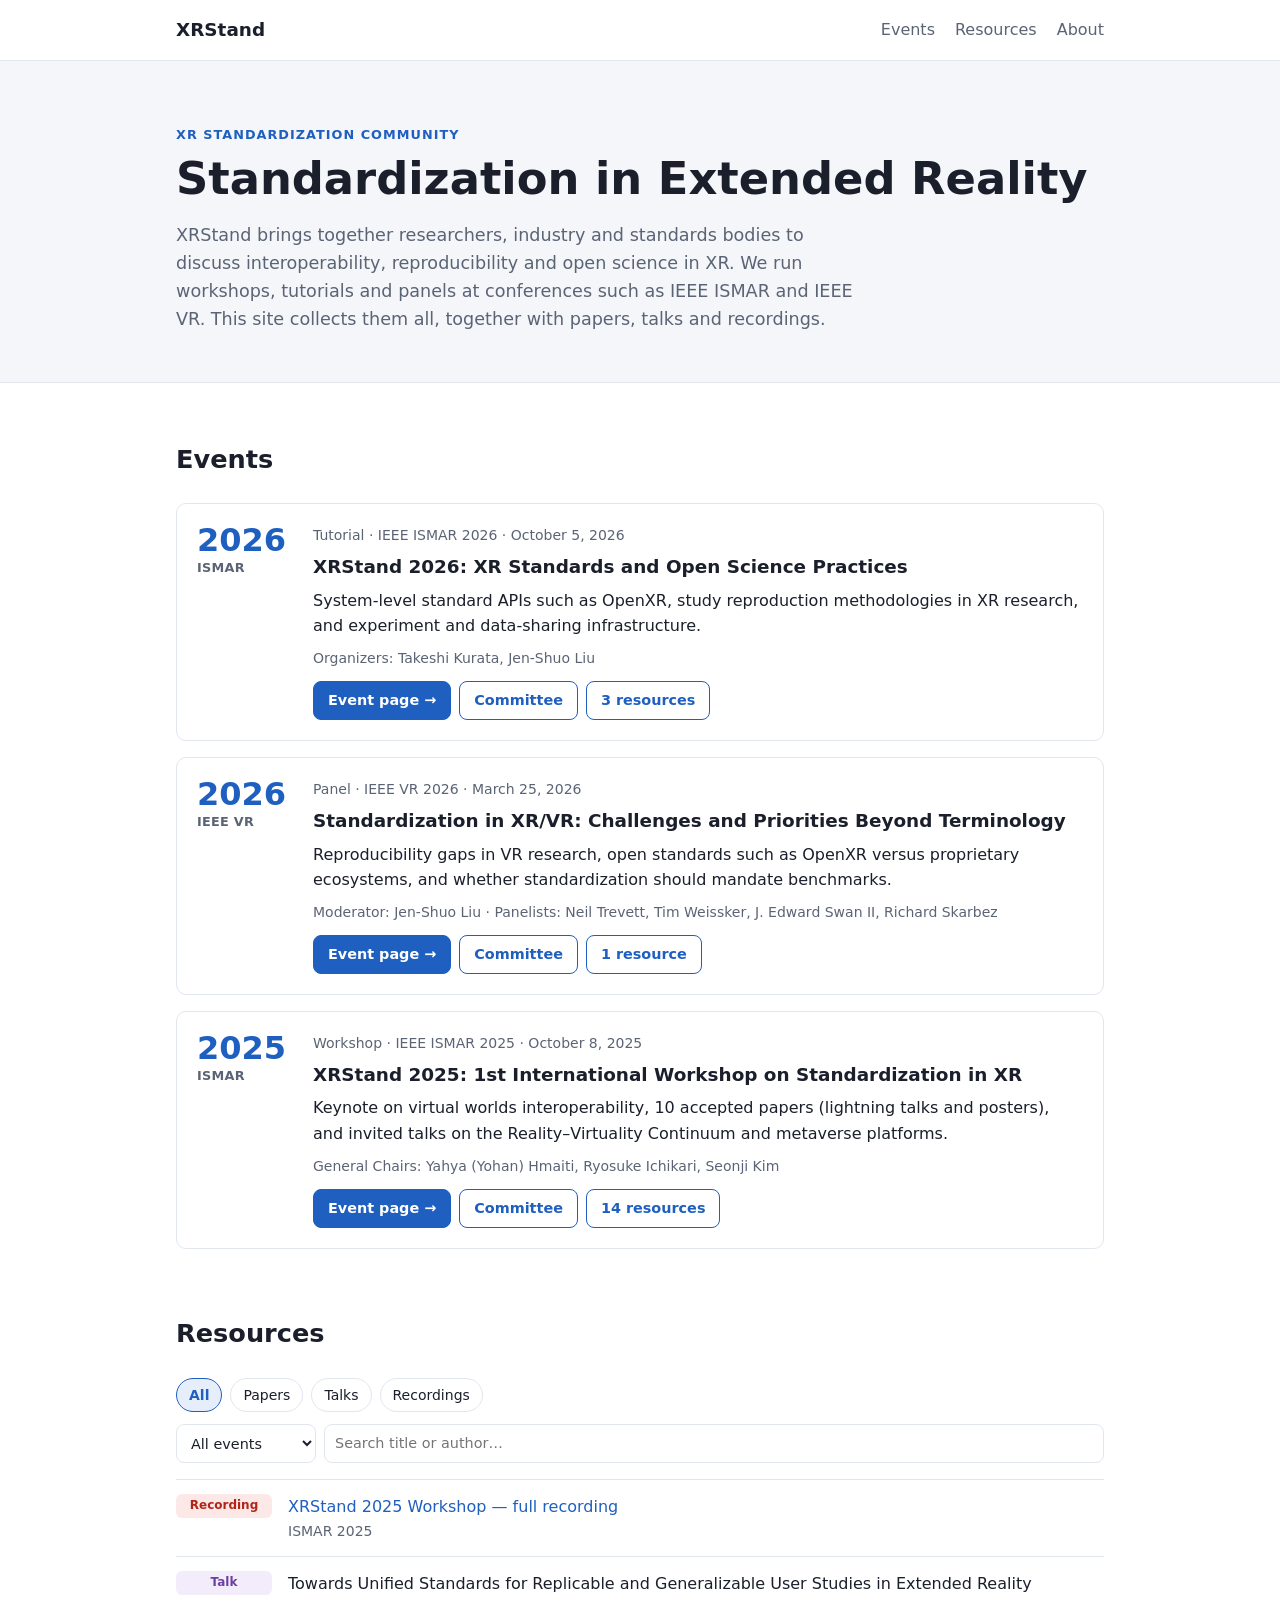
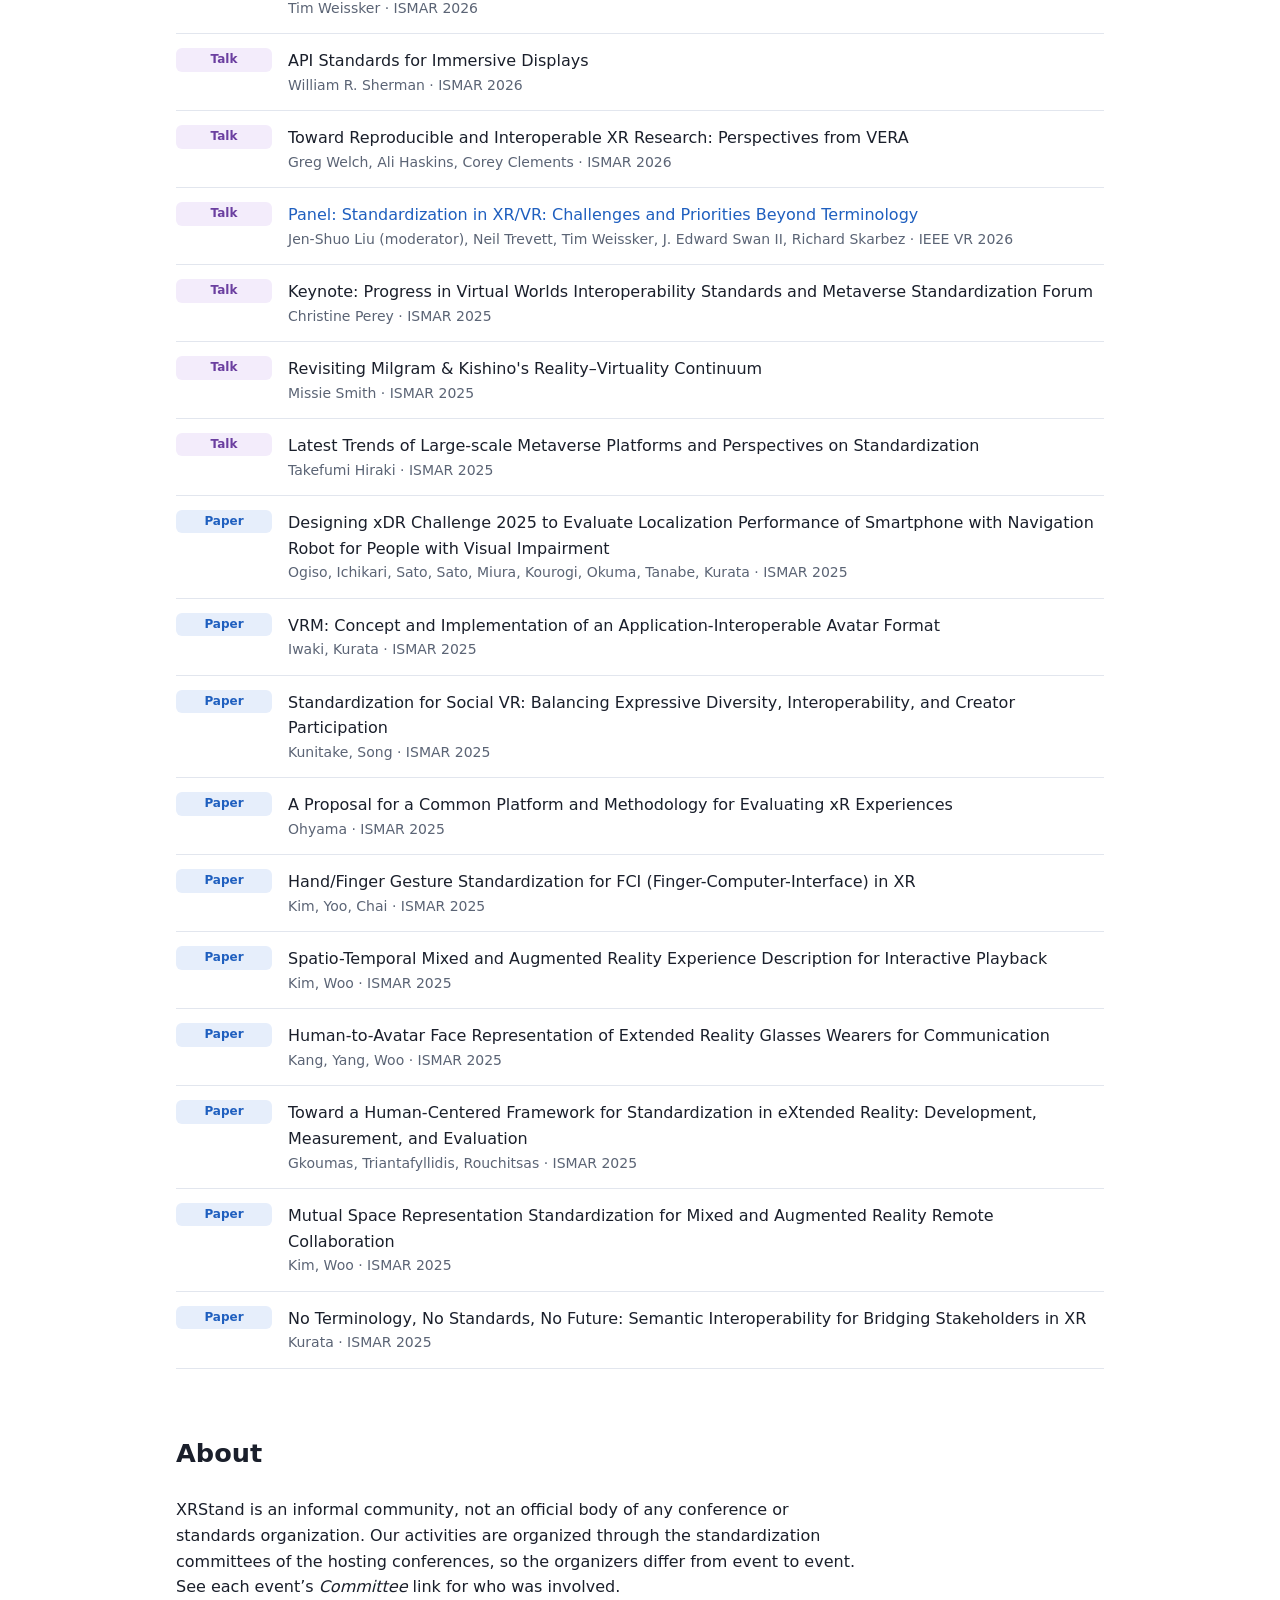
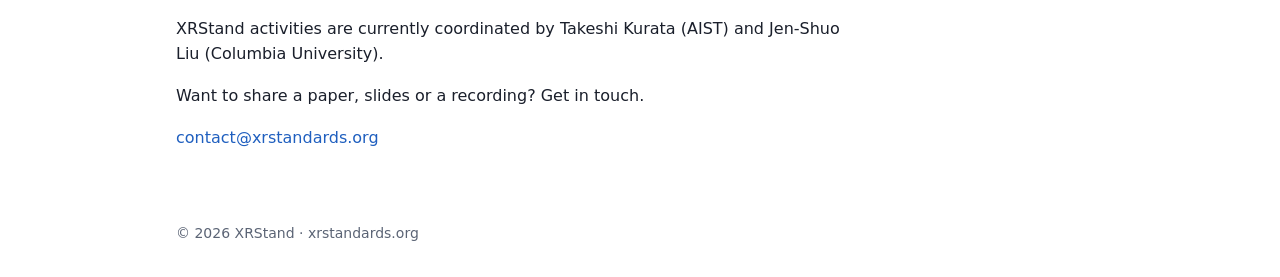
==== index.html @ 853b43f4 "Add current coordinators to About Co-Authored-By: Claude Opus 5.5 <noreply@anthropic.com>" ====
<!doctype html>
<html lang="en">
<head>
  <meta charset="utf-8">
  <meta name="viewport" content="width=device-width, initial-scale=1">
  <title>XRStand — Standardization in XR</title>
  <meta name="description" content="XRStand: workshops, tutorials and panels on standardization in XR at IEEE ISMAR, IEEE VR and beyond, with papers, talks and recordings.">
  <link rel="icon" href="https://xrstand-standardization-committee.github.io/ISMAR-26-Tutorial/images/xrstand-logo.png">
  <link rel="stylesheet" href="style.css">
</head>
<body>
  <header class="site-header">
    <div class="wrap header-inner">
      <a class="brand" href="#top">
        <img src="https://xrstand-standardization-committee.github.io/ISMAR-26-Tutorial/images/xrstand-logo.png" alt="XRStand" onerror="this.replaceWith('XRStand')">
      </a>
      <nav>
        <a href="#events">Events</a>
        <a href="#resources">Resources</a>
        <a href="#about">About</a>
      </nav>
    </div>
  </header>

  <main id="top">
    <section class="hero">
      <div class="wrap">
        <p class="eyebrow">XR standardization community</p>
        <h1>Standardization in Extended Reality</h1>
        <p class="lead">XRStand brings together researchers, industry and standards bodies to discuss interoperability, reproducibility and open science in XR. We run workshops, tutorials and panels at conferences such as IEEE ISMAR and IEEE VR. This site collects them all, together with papers, talks and recordings.</p>
        <div id="next-event" class="next-event"></div>
      </div>
    </section>

    <section id="events" class="wrap section">
      <h2>Events</h2>
      <div id="event-list" class="event-list"></div>
    </section>

    <section id="resources" class="wrap section">
      <h2>Resources</h2>
      <div class="filters">
        <div id="type-filters" class="chips" role="group" aria-label="Filter by type"></div>
        <div class="filter-row">
          <select id="event-filter" aria-label="Filter by event"></select>
          <input id="search" type="search" placeholder="Search title or author…" aria-label="Search resources">
        </div>
      </div>
      <ul id="resource-list" class="resource-list"></ul>
      <p id="empty" class="empty" hidden>No matching resources.</p>
    </section>

    <section id="about" class="wrap section about">
      <h2>About</h2>
      <p>XRStand is an informal community, not an official body of any conference or standards organization. Our activities are organized through the standardization committees of the hosting conferences, so the organizers differ from event to event. See each event&rsquo;s <em>Committee</em> link for who was involved.</p>
      <p>XRStand activities are currently coordinated by Takeshi Kurata (AIST) and Jen-Shuo Liu (Columbia University).</p>
      <div id="about-contact" hidden>
        <p>Want to share a paper, slides or a recording? Get in touch.</p>
        <p id="about-links"></p>
      </div>
    </section>
  </main>

  <footer class="wrap footer">
    <span>© <span id="year"></span> XRStand · xrstandards.org</span>
  </footer>

  <script src="data.js"></script>
  <script src="app.js"></script>
</body>
</html>
---- style.css ----
:root {
  --bg: #ffffff;
  --bg-soft: #f4f6fa;
  --fg: #1a1f2b;
  --muted: #5b6475;
  --line: #e2e6ee;
  --accent: #1f5fbf;
  --accent-soft: #e6eefb;
  --radius: 10px;
}
@media (prefers-color-scheme: dark) {
  :root {
    --bg: #11151c;
    --bg-soft: #1a2029;
    --fg: #e8ecf3;
    --muted: #9aa4b5;
    --line: #2a3140;
    --accent: #7fb0ff;
    --accent-soft: #1e2a40;
  }
}

* { box-sizing: border-box; }
html { scroll-behavior: smooth; }
body {
  margin: 0;
  background: var(--bg);
  color: var(--fg);
  font: 16px/1.6 system-ui, -apple-system, "Segoe UI", Roboto, sans-serif;
}
a { color: var(--accent); text-decoration: none; }
a:hover { text-decoration: underline; }
.wrap { max-width: 960px; margin: 0 auto; padding: 0 16px; }
.muted { color: var(--muted); }
.small { font-size: 0.875rem; }

/* Header */
.site-header {
  position: sticky; top: 0; z-index: 10;
  background: color-mix(in srgb, var(--bg) 88%, transparent);
  backdrop-filter: blur(8px);
  border-bottom: 1px solid var(--line);
}
.header-inner { display: flex; align-items: center; justify-content: space-between; height: 60px; }
.brand { display: flex; align-items: center; gap: 10px; font-weight: 700; font-size: 1.15rem; color: var(--fg); }
.brand img { height: 32px; width: auto; }
.brand:hover { text-decoration: none; }
nav { display: flex; gap: 20px; }
nav a { color: var(--muted); font-weight: 500; }
nav a:hover { color: var(--fg); text-decoration: none; }

/* Hero */
.hero { background: var(--bg-soft); border-bottom: 1px solid var(--line); padding: 64px 0 48px; }
.eyebrow { text-transform: uppercase; letter-spacing: .08em; font-size: .8rem; font-weight: 600; color: var(--accent); margin: 0 0 8px; }
.hero h1 { font-size: clamp(1.9rem, 5vw, 2.8rem); line-height: 1.15; margin: 0 0 16px; }
.lead { font-size: 1.1rem; color: var(--muted); max-width: 680px; margin: 0; }
.next-event {
  margin-top: 28px; display: flex; flex-wrap: wrap; align-items: center; gap: 8px 12px;
  padding: 14px 16px; border: 1px solid var(--line); border-radius: var(--radius); background: var(--bg);
}
.next-event a { font-weight: 600; }
.badge { background: var(--accent); color: var(--bg); font-size: .75rem; font-weight: 700; padding: 2px 8px; border-radius: 999px; }

/* Sections */
.section { padding: 56px 16px 8px; }
.section h2 { font-size: 1.6rem; margin: 0 0 24px; }

/* Events */
.event-list { display: grid; gap: 16px; }
.event { display: grid; grid-template-columns: 96px 1fr; gap: 20px; padding: 20px; border: 1px solid var(--line); border-radius: var(--radius); }
.event-year { font-size: 2rem; font-weight: 800; color: var(--accent); line-height: 1; }
.event-body h3 { margin: 4px 0 8px; font-size: 1.15rem; line-height: 1.35; }
.event-body h3 a { color: var(--fg); }
.event-body p { margin: 0 0 8px; }
.event-meta { color: var(--muted); font-size: .875rem; }
.event-actions { display: flex; flex-wrap: wrap; gap: 8px; margin-top: 12px; }
.btn {
  display: inline-block; padding: 7px 14px; border-radius: 8px; font: inherit; font-size: .9rem; font-weight: 600;
  background: var(--accent); color: var(--bg); border: 1px solid var(--accent); cursor: pointer;
}
.btn:hover { text-decoration: none; filter: brightness(1.08); }
.btn.ghost { background: transparent; color: var(--accent); }

/* Filters */
.filters { display: grid; gap: 12px; margin-bottom: 16px; }
.chips { display: flex; flex-wrap: wrap; gap: 8px; }
.chip {
  font: inherit; font-size: .875rem; padding: 5px 12px; border-radius: 999px; cursor: pointer;
  border: 1px solid var(--line); background: var(--bg); color: var(--fg);
}
.chip[aria-pressed="true"] { background: var(--accent-soft); border-color: var(--accent); color: var(--accent); font-weight: 600; }
.filter-row { display: flex; gap: 8px; flex-wrap: wrap; }
.filter-row select, .filter-row input {
  font: inherit; font-size: .9rem; padding: 7px 10px; border: 1px solid var(--line); border-radius: 8px;
  background: var(--bg); color: var(--fg);
}
.filter-row input { flex: 1; min-width: 180px; }

/* Resources */
.resource-list { list-style: none; margin: 0; padding: 0; border-top: 1px solid var(--line); }
.resource { display: grid; grid-template-columns: 96px 1fr; gap: 16px; padding: 14px 0; border-bottom: 1px solid var(--line); align-items: start; }
.r-title { font-weight: 500; }
.tag { font-size: .75rem; font-weight: 600; padding: 2px 8px; border-radius: 6px; text-align: center; background: var(--bg-soft); color: var(--muted); }
.tag-recording { background: #fde8e8; color: #b42318; }
.tag-paper { background: var(--accent-soft); color: var(--accent); }
.tag-standard { background: #e6f5ec; color: #19703f; }
.tag-talk { background: #f3ecfb; color: #6b3fa0; }
.tag-slides { background: #fff4e0; color: #9a5b00; }
@media (prefers-color-scheme: dark) {
  .tag-recording { background: #3a1d1d; color: #ff9b91; }
  .tag-standard { background: #173024; color: #7fd6a3; }
  .tag-talk { background: #2a2140; color: #c6a8f0; }
  .tag-slides { background: #3a2c14; color: #f3c577; }
}
.empty { color: var(--muted); padding: 16px 0; }

.about p { max-width: 680px; }
.footer { padding: 48px 16px 32px; color: var(--muted); font-size: .875rem; }

@media (max-width: 600px) {
  nav { gap: 14px; font-size: .9rem; }
  .event { grid-template-columns: 1fr; gap: 8px; }
  .resource { grid-template-columns: 1fr; gap: 6px; }
  .tag { justify-self: start; }
}
.event-year span { display: block; margin-top: 6px; font-size: .8rem; font-weight: 600; color: var(--muted); letter-spacing: .02em; }
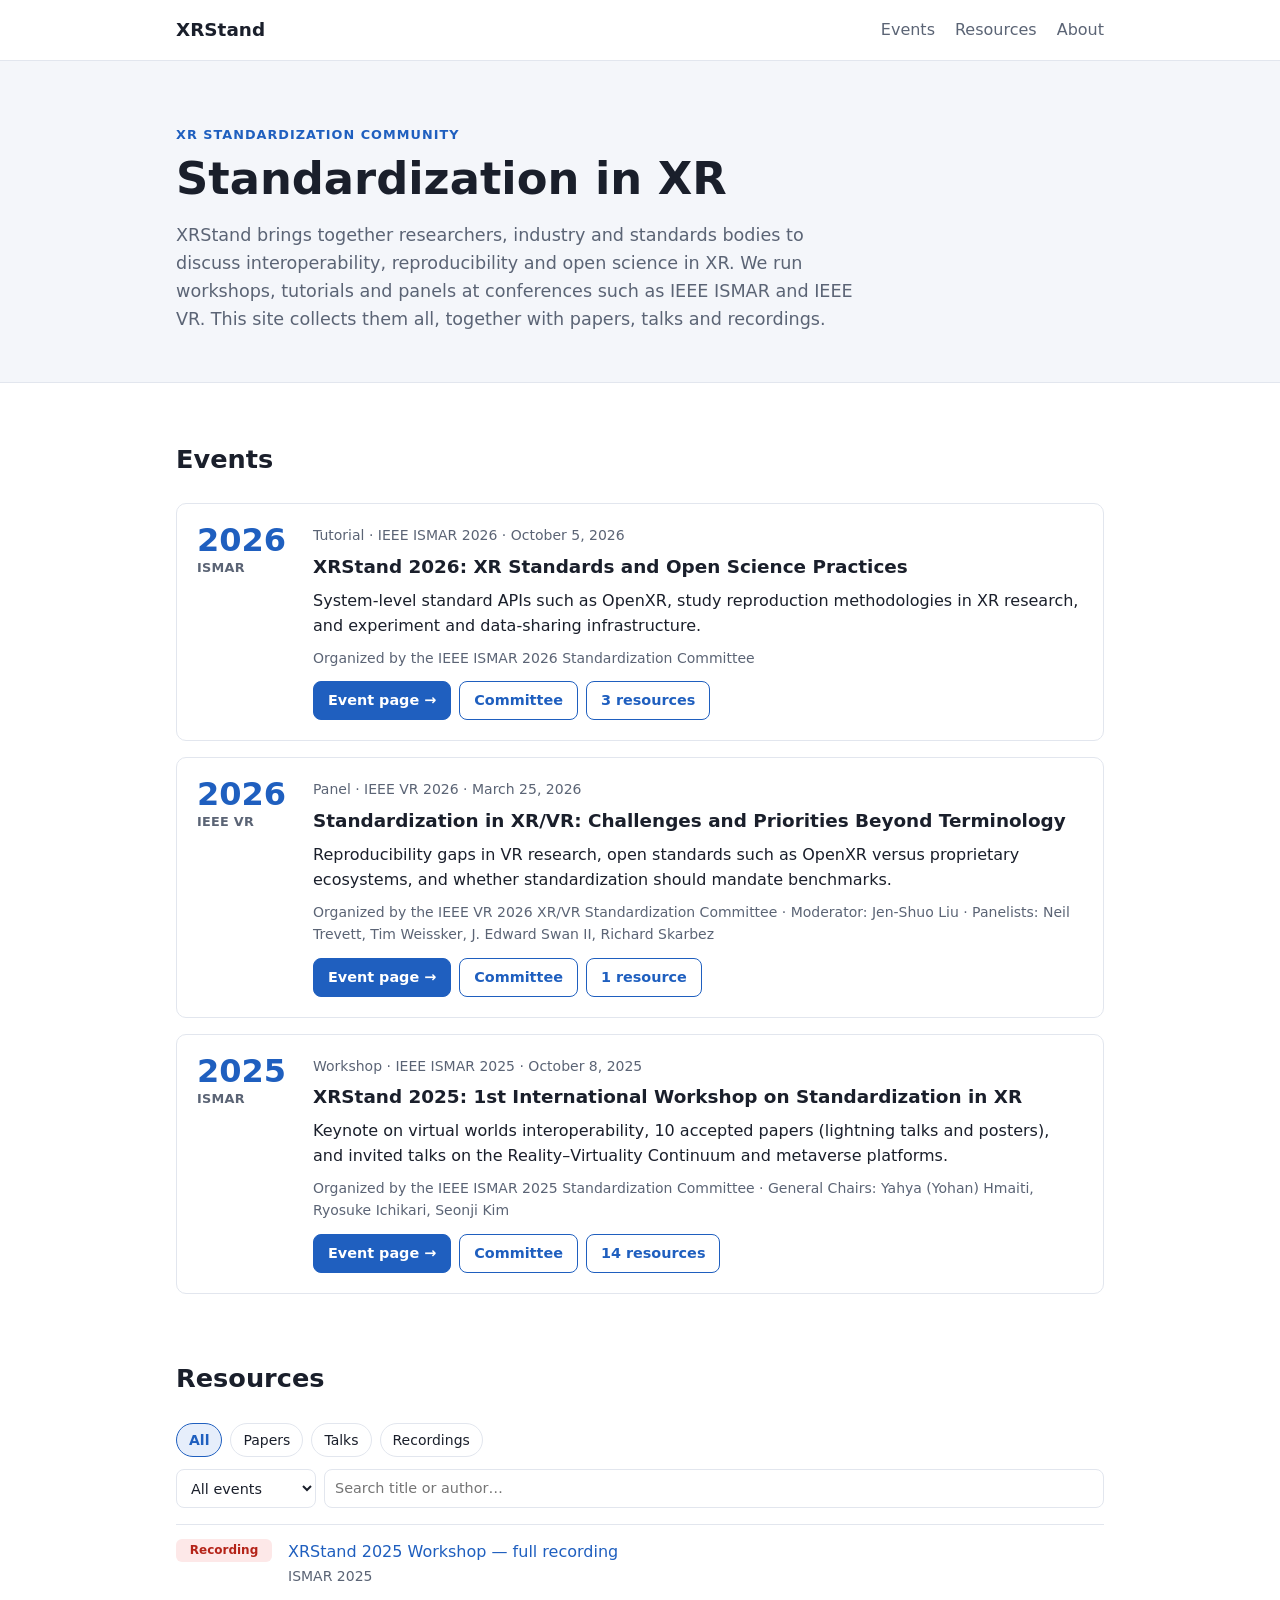
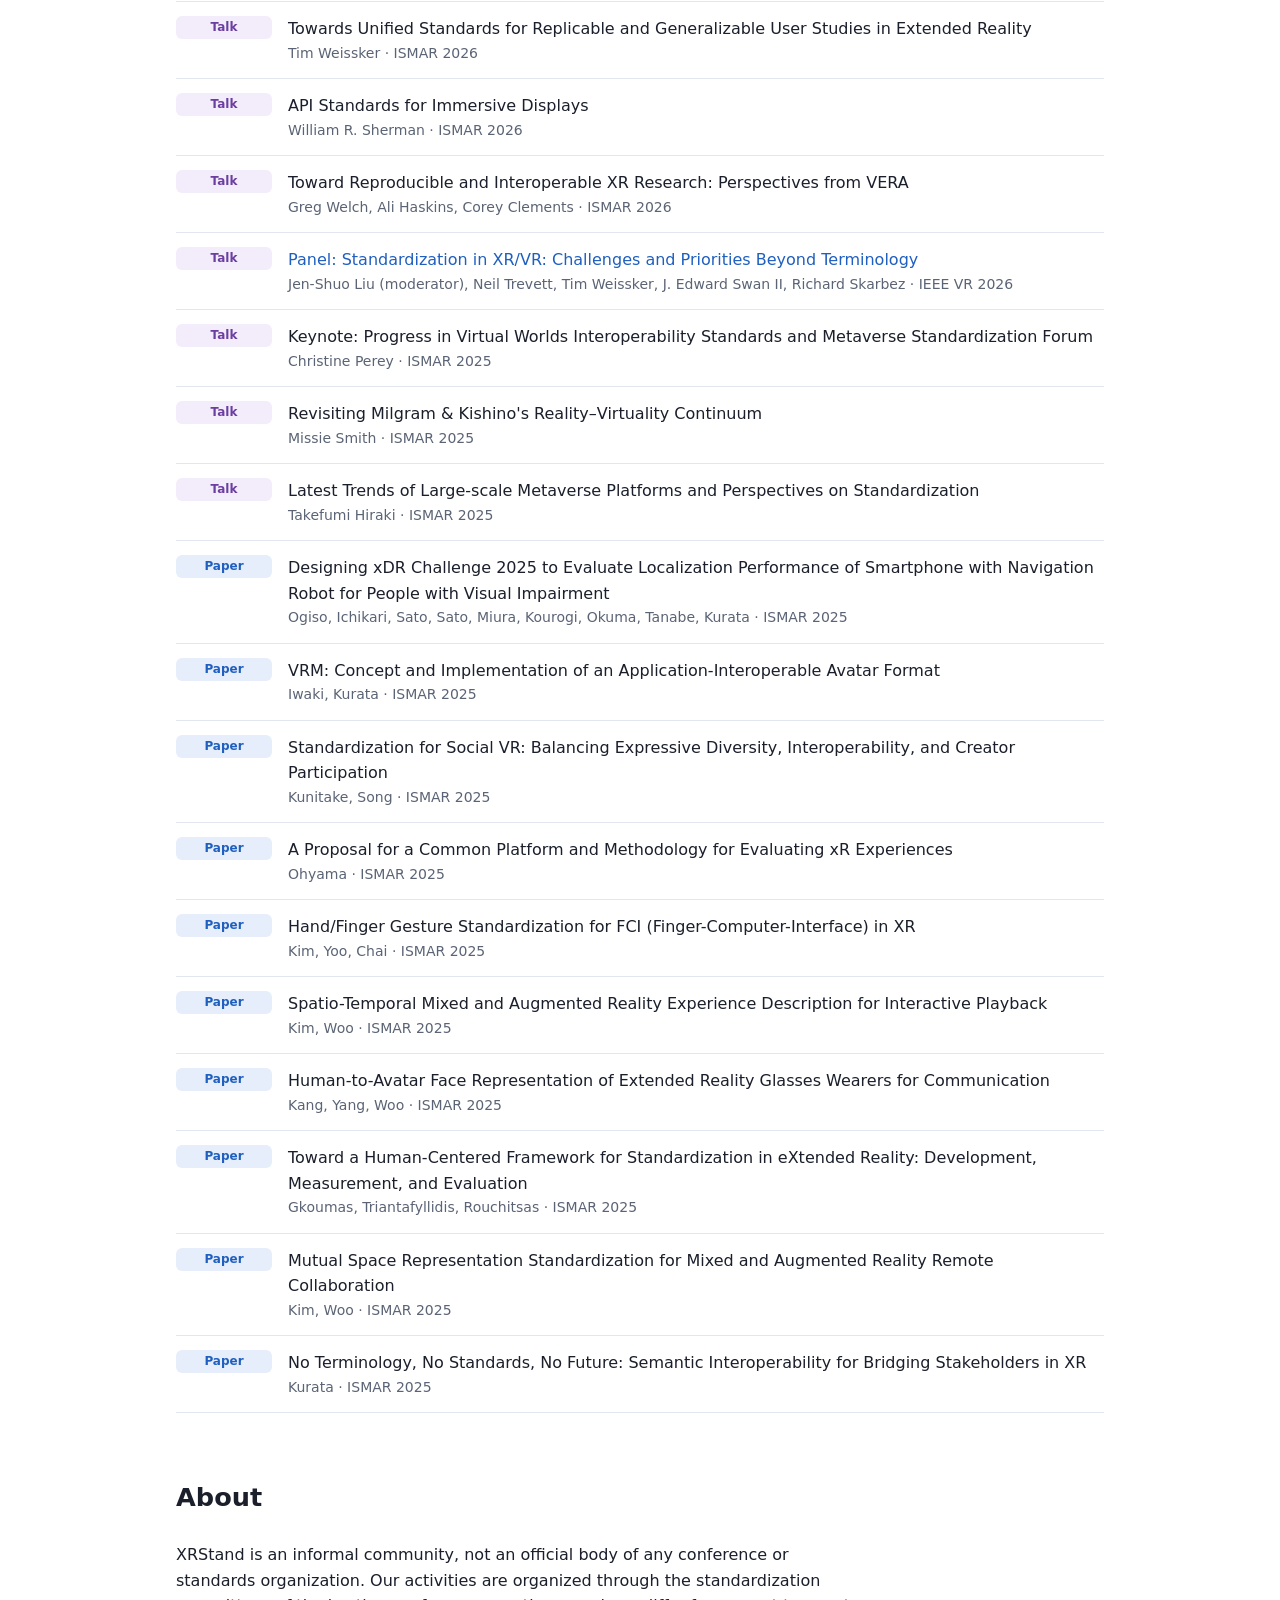
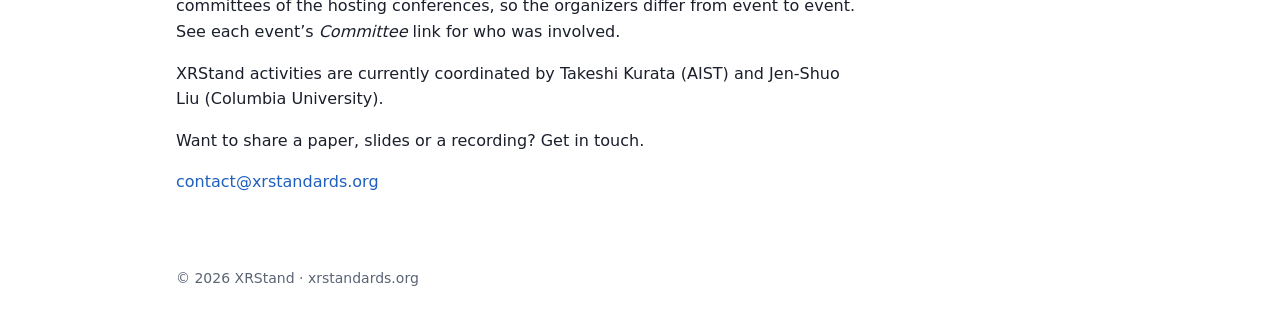
==== commit 090a1b2e: "Shorten hero title to 'Standardization in XR' Co-Authored-By: Claude Opus 5.5 <noreply@anthropic.com" ====
--- a/index.html
+++ b/index.html
@@ -26,7 +26,7 @@
     <section class="hero">
       <div class="wrap">
         <p class="eyebrow">XR standardization community</p>
-        <h1>Standardization in Extended Reality</h1>
+        <h1>Standardization in XR</h1>
         <p class="lead">XRStand brings together researchers, industry and standards bodies to discuss interoperability, reproducibility and open science in XR. We run workshops, tutorials and panels at conferences such as IEEE ISMAR and IEEE VR. This site collects them all, together with papers, talks and recordings.</p>
         <div id="next-event" class="next-event"></div>
       </div>
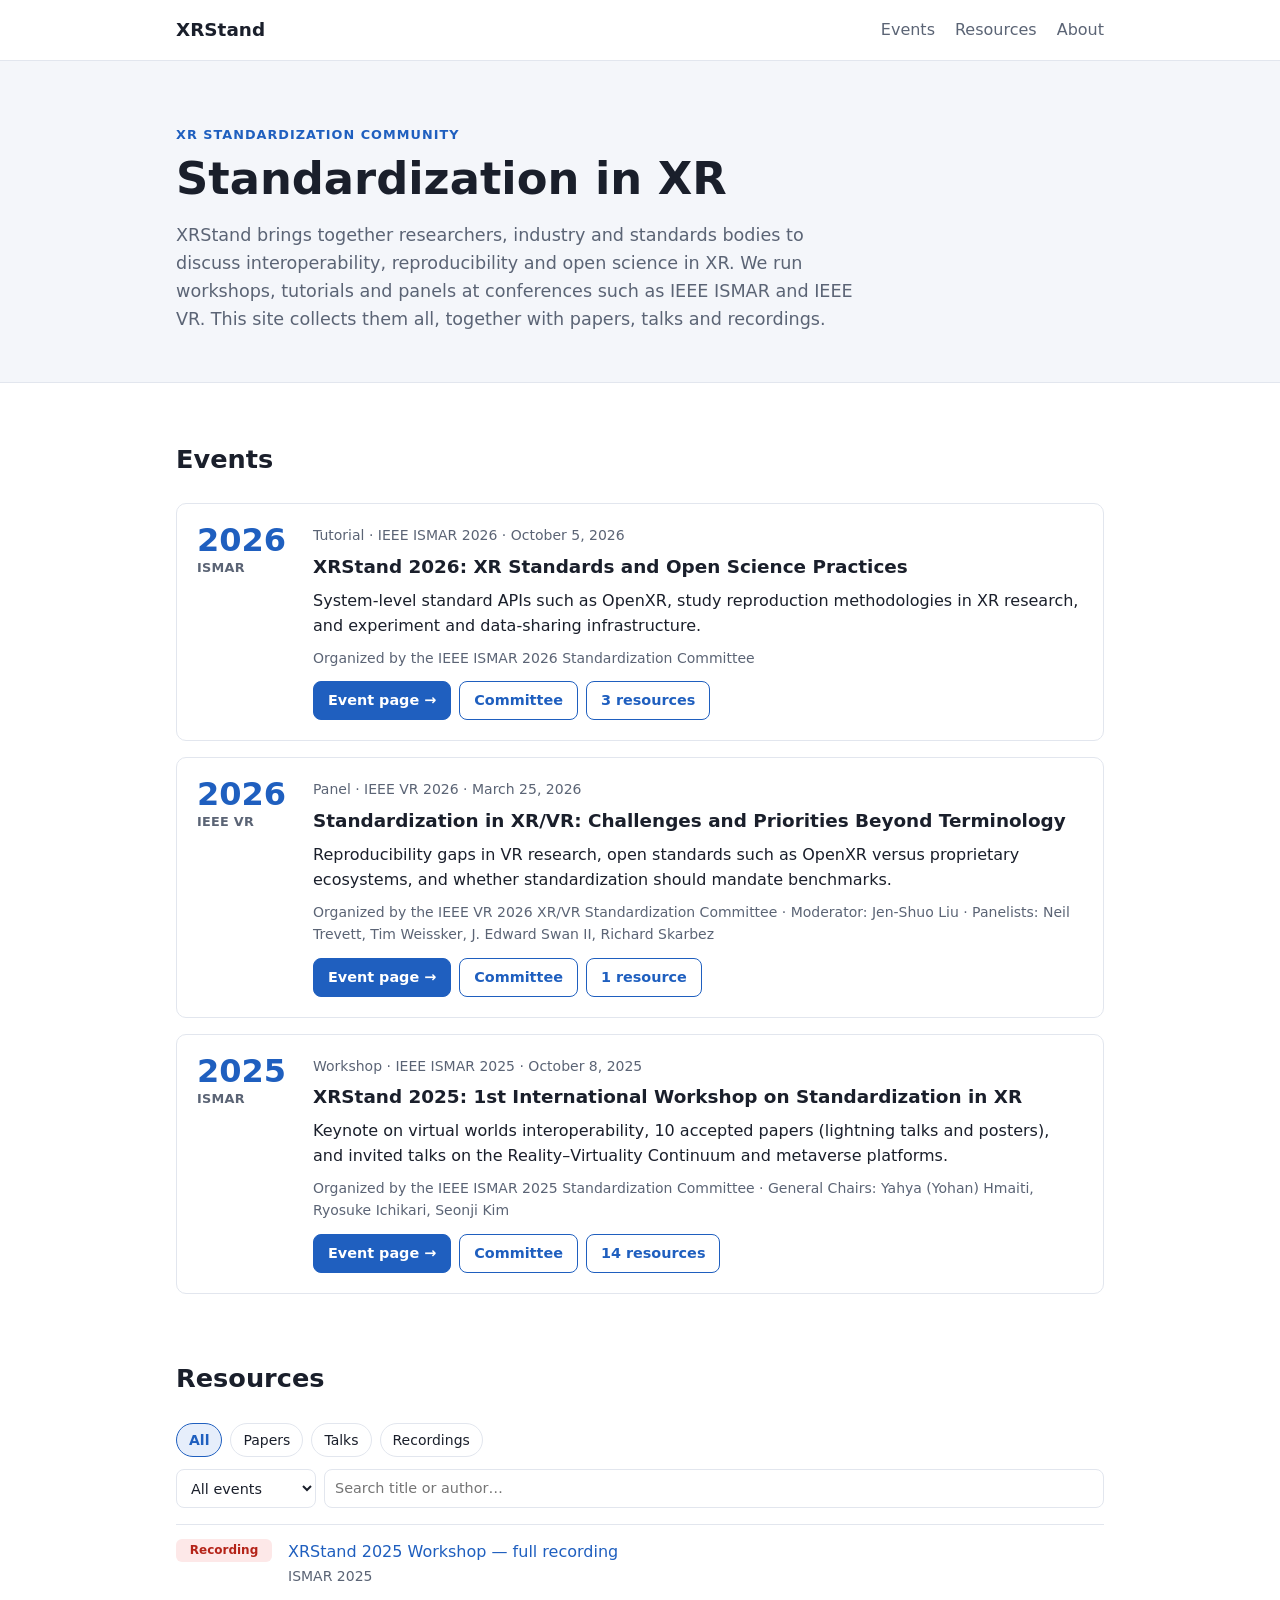
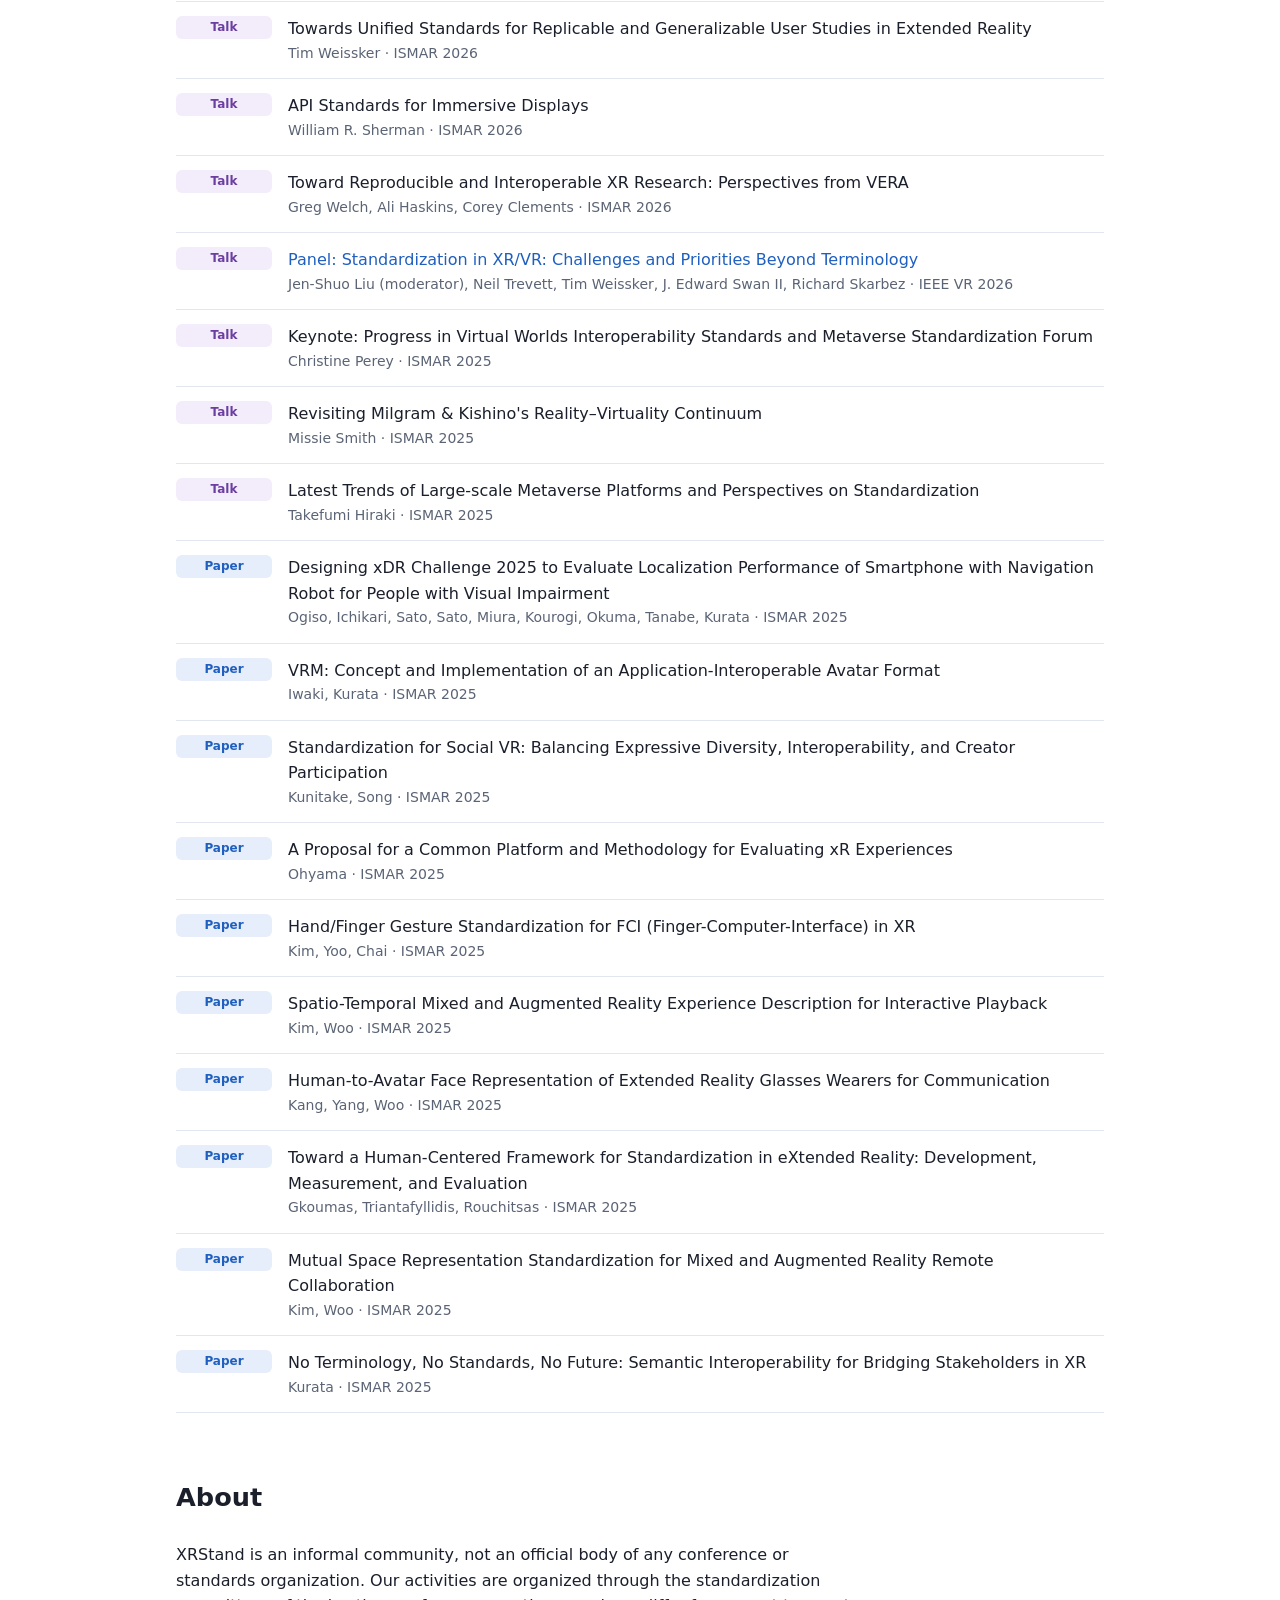
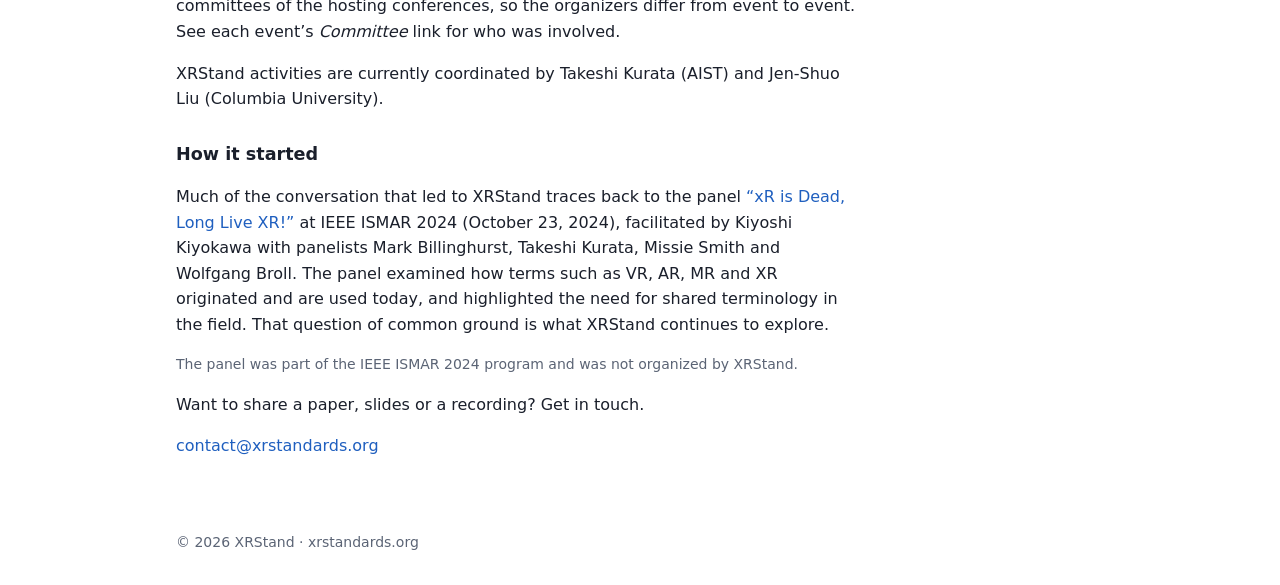
==== commit 7de51b94: "Add 'How it started' note on the ISMAR 2024 terminology panel Co-Authored-By: Claude Opus 5.5 <norep" ====
--- a/index.html
+++ b/index.html
@@ -54,6 +54,9 @@
       <h2>About</h2>
       <p>XRStand is an informal community, not an official body of any conference or standards organization. Our activities are organized through the standardization committees of the hosting conferences, so the organizers differ from event to event. See each event&rsquo;s <em>Committee</em> link for who was involved.</p>
       <p>XRStand activities are currently coordinated by Takeshi Kurata (AIST) and Jen-Shuo Liu (Columbia University).</p>
+      <h3>How it started</h3>
+      <p>Much of the conversation that led to XRStand traces back to the panel <a href="https://www.ieeeismar.net/2024/index.html%3Fp=1037.html">&ldquo;xR is Dead, Long Live XR!&rdquo;</a> at IEEE ISMAR 2024 (October 23, 2024), facilitated by Kiyoshi Kiyokawa with panelists Mark Billinghurst, Takeshi Kurata, Missie Smith and Wolfgang Broll. The panel examined how terms such as VR, AR, MR and XR originated and are used today, and highlighted the need for shared terminology in the field. That question of common ground is what XRStand continues to explore.</p>
+      <p class="muted small">The panel was part of the IEEE ISMAR 2024 program and was not organized by XRStand.</p>
       <div id="about-contact" hidden>
         <p>Want to share a paper, slides or a recording? Get in touch.</p>
         <p id="about-links"></p>
--- a/style.css
+++ b/style.css
@@ -124,3 +124,4 @@
   .tag { justify-self: start; }
 }
 .event-year span { display: block; margin-top: 6px; font-size: .8rem; font-weight: 600; color: var(--muted); letter-spacing: .02em; }
+.about h3 { font-size: 1.1rem; margin: 28px 0 8px; }
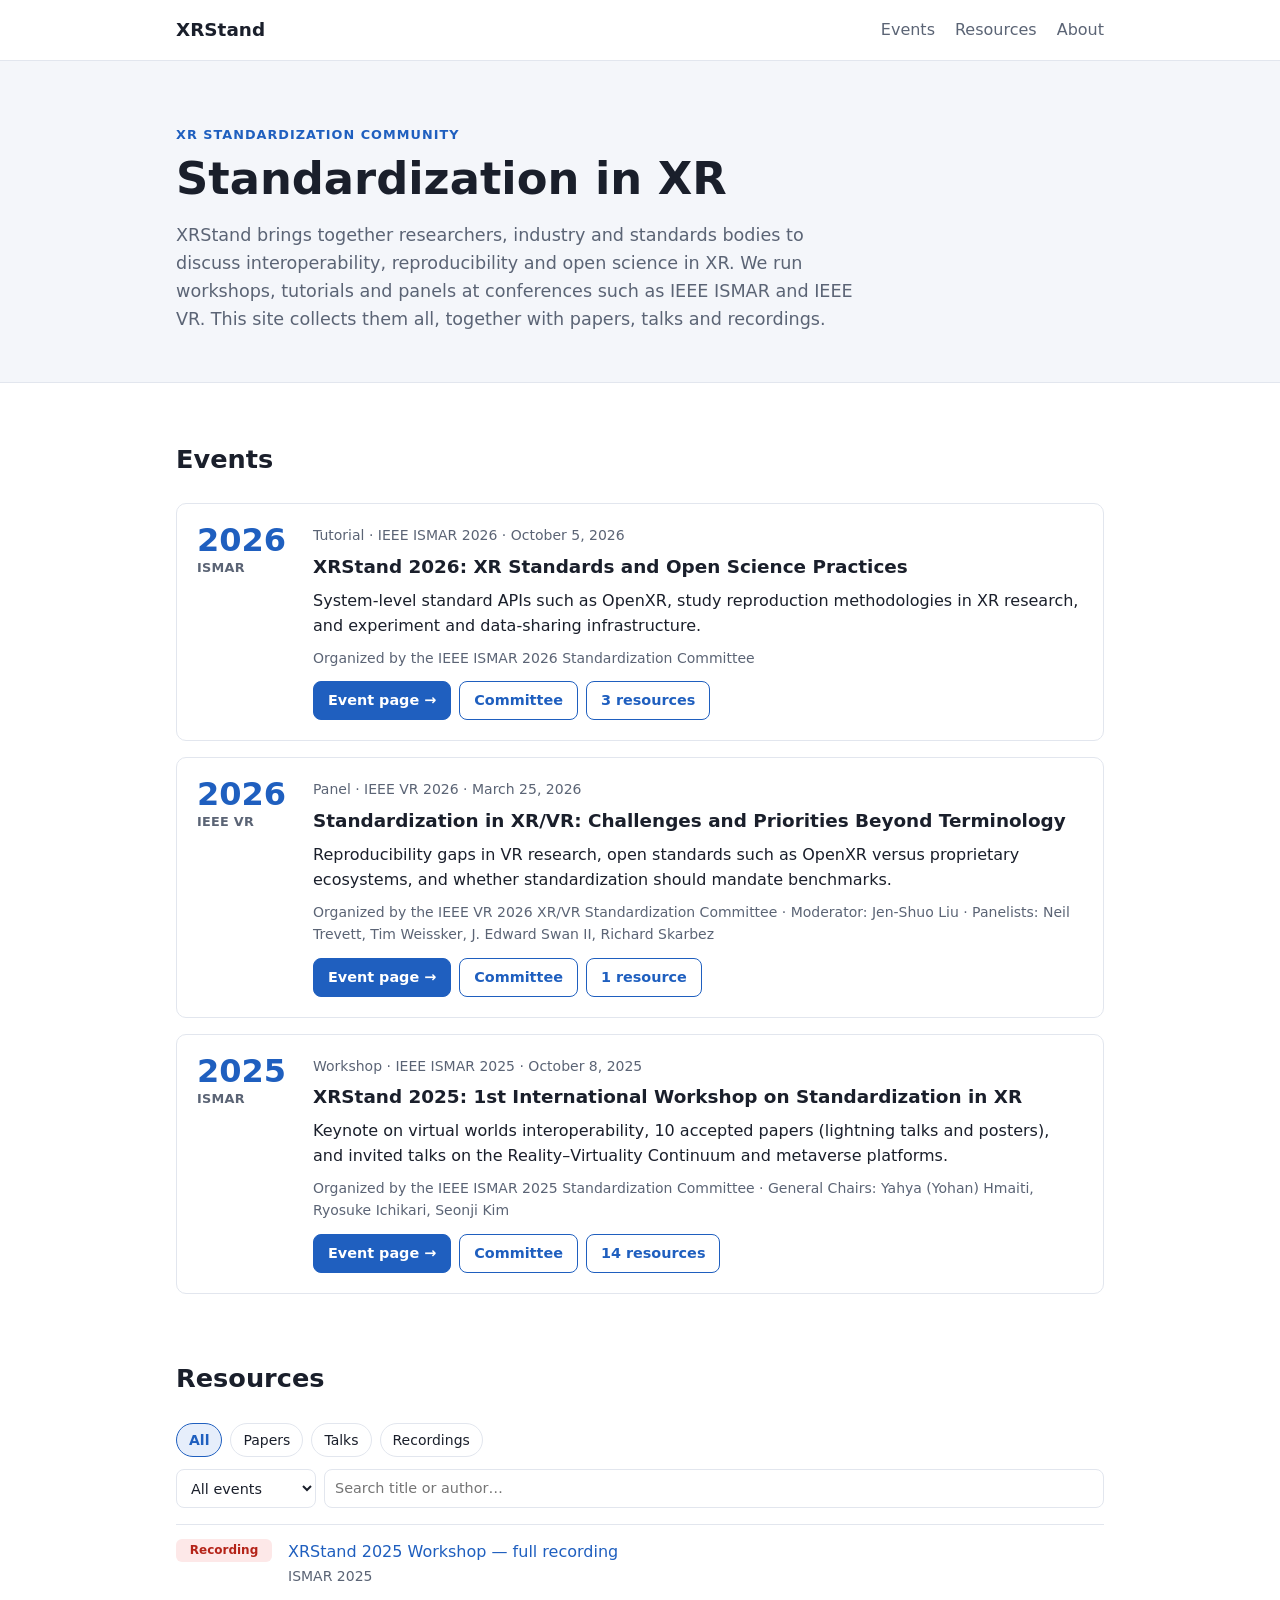
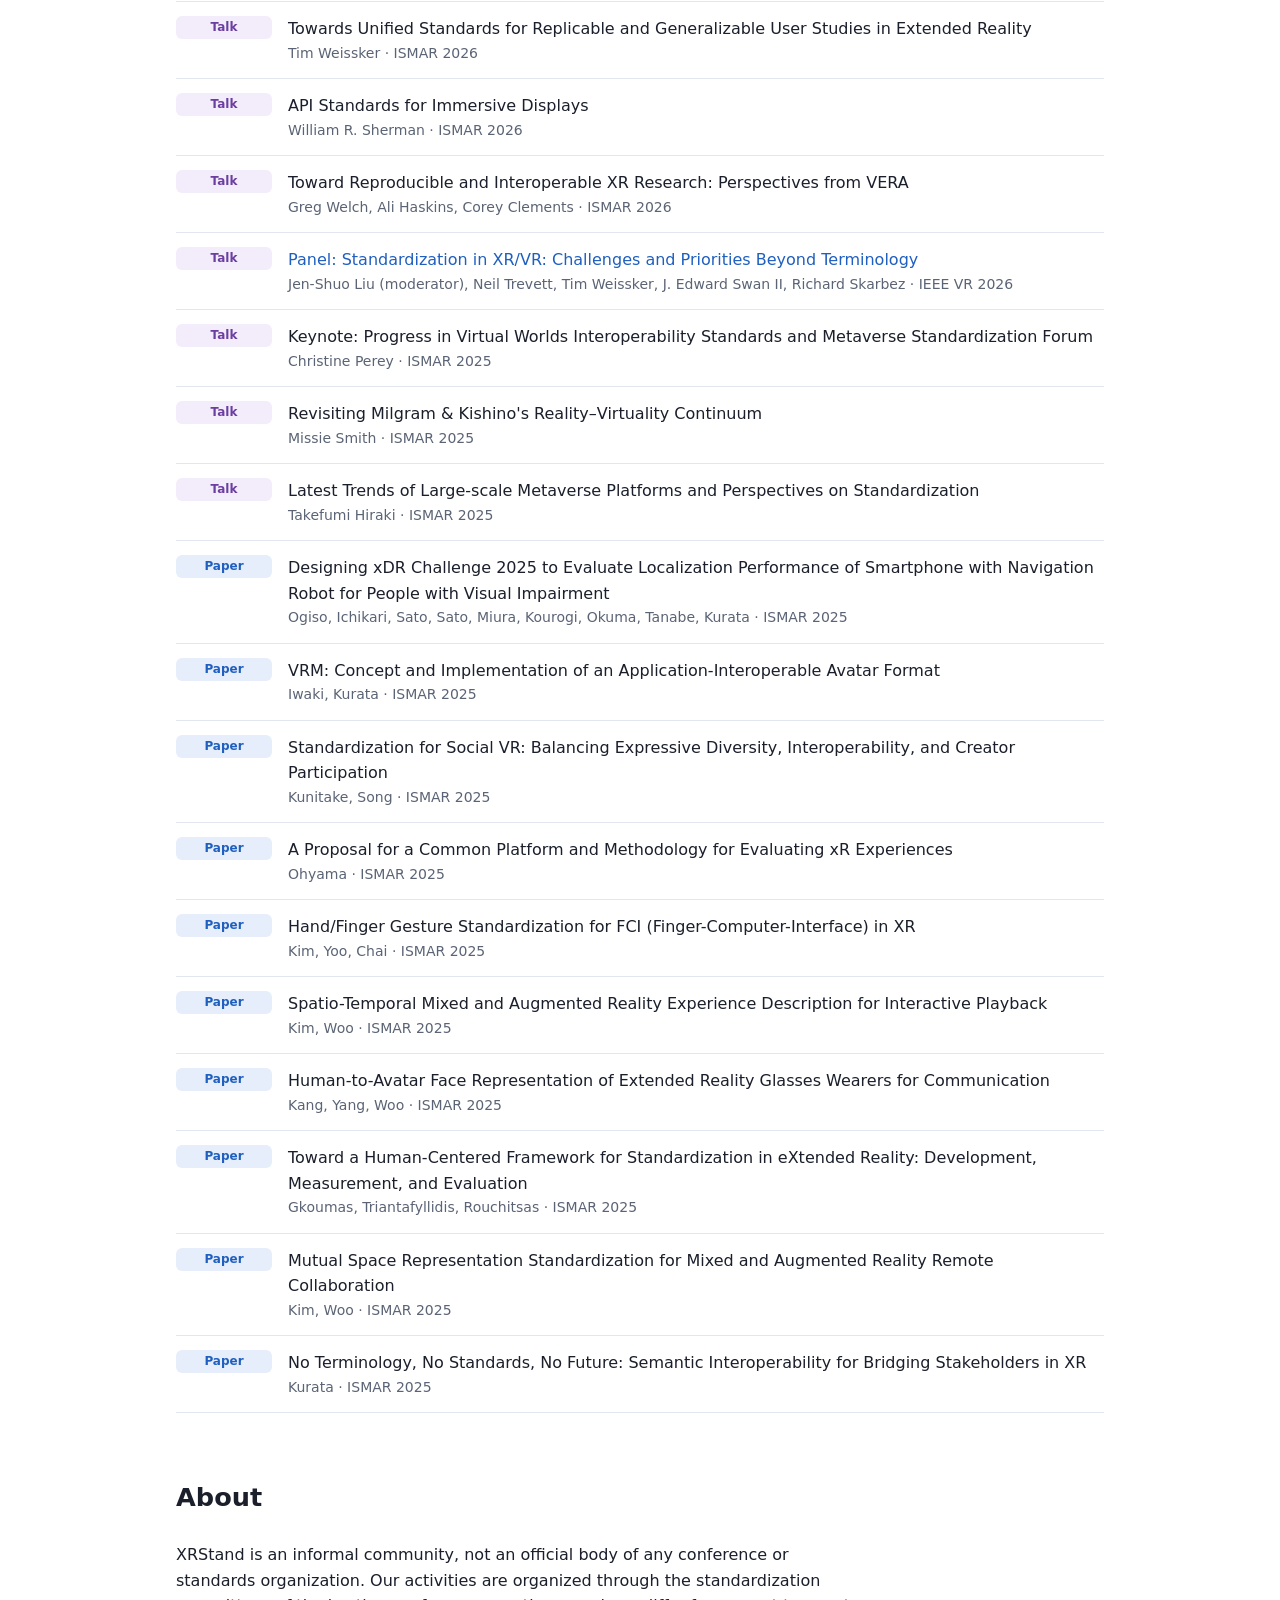
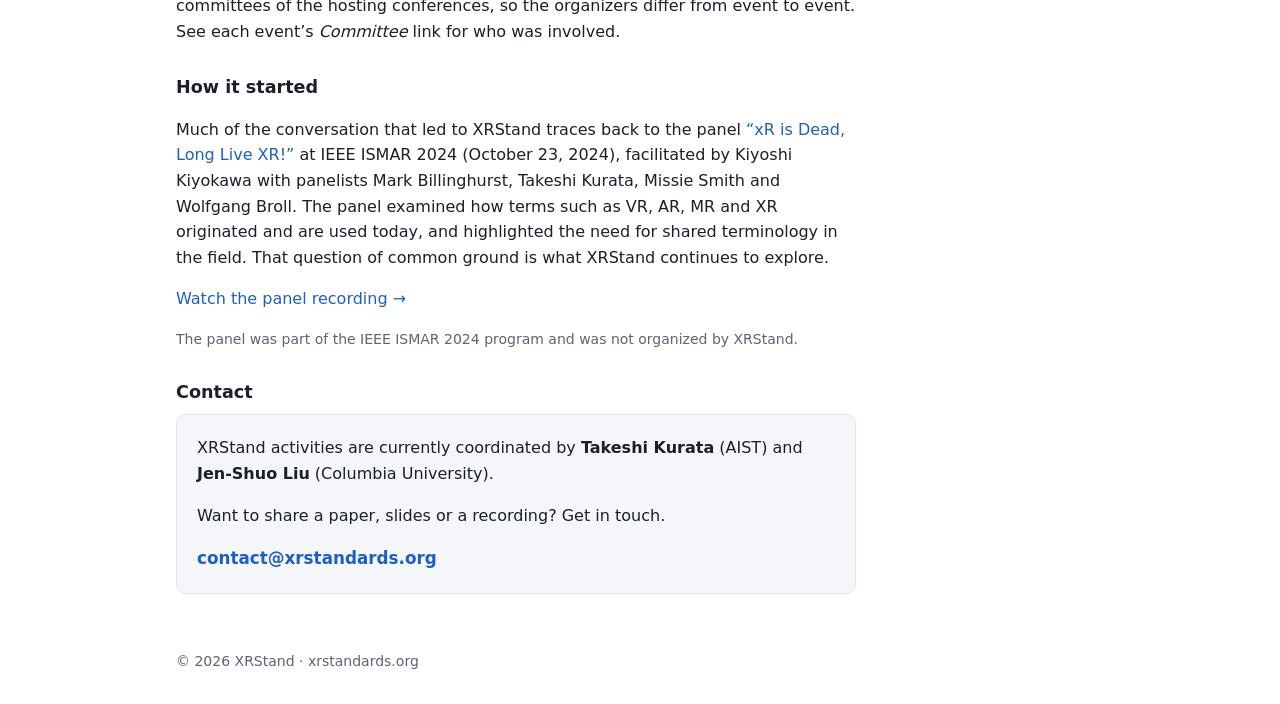
==== commit d62a56d0: "Restructure About: background with ISMAR 2024 recording, separate Contact card Co-Authored-By: Claud" ====
--- a/index.html
+++ b/index.html
@@ -53,13 +53,19 @@
     <section id="about" class="wrap section about">
       <h2>About</h2>
       <p>XRStand is an informal community, not an official body of any conference or standards organization. Our activities are organized through the standardization committees of the hosting conferences, so the organizers differ from event to event. See each event&rsquo;s <em>Committee</em> link for who was involved.</p>
-      <p>XRStand activities are currently coordinated by Takeshi Kurata (AIST) and Jen-Shuo Liu (Columbia University).</p>
+
       <h3>How it started</h3>
       <p>Much of the conversation that led to XRStand traces back to the panel <a href="https://www.ieeeismar.net/2024/index.html%3Fp=1037.html">&ldquo;xR is Dead, Long Live XR!&rdquo;</a> at IEEE ISMAR 2024 (October 23, 2024), facilitated by Kiyoshi Kiyokawa with panelists Mark Billinghurst, Takeshi Kurata, Missie Smith and Wolfgang Broll. The panel examined how terms such as VR, AR, MR and XR originated and are used today, and highlighted the need for shared terminology in the field. That question of common ground is what XRStand continues to explore.</p>
+      <p><a href="https://youtu.be/xDF59FpiB_s">Watch the panel recording &rarr;</a></p>
       <p class="muted small">The panel was part of the IEEE ISMAR 2024 program and was not organized by XRStand.</p>
-      <div id="about-contact" hidden>
-        <p>Want to share a paper, slides or a recording? Get in touch.</p>
-        <p id="about-links"></p>
+
+      <h3 id="contact">Contact</h3>
+      <div class="contact-card">
+        <p>XRStand activities are currently coordinated by <strong>Takeshi Kurata</strong> (AIST) and <strong>Jen-Shuo Liu</strong> (Columbia University).</p>
+        <div id="about-contact" hidden>
+          <p>Want to share a paper, slides or a recording? Get in touch.</p>
+          <p id="about-links" class="contact-email"></p>
+        </div>
       </div>
     </section>
   </main>
--- a/style.css
+++ b/style.css
@@ -125,3 +125,5 @@
 }
 .event-year span { display: block; margin-top: 6px; font-size: .8rem; font-weight: 600; color: var(--muted); letter-spacing: .02em; }
 .about h3 { font-size: 1.1rem; margin: 28px 0 8px; }
+.contact-card { border: 1px solid var(--line); border-radius: var(--radius); background: var(--bg-soft); padding: 4px 20px; max-width: 680px; }
+.contact-email { font-size: 1.05rem; font-weight: 600; }
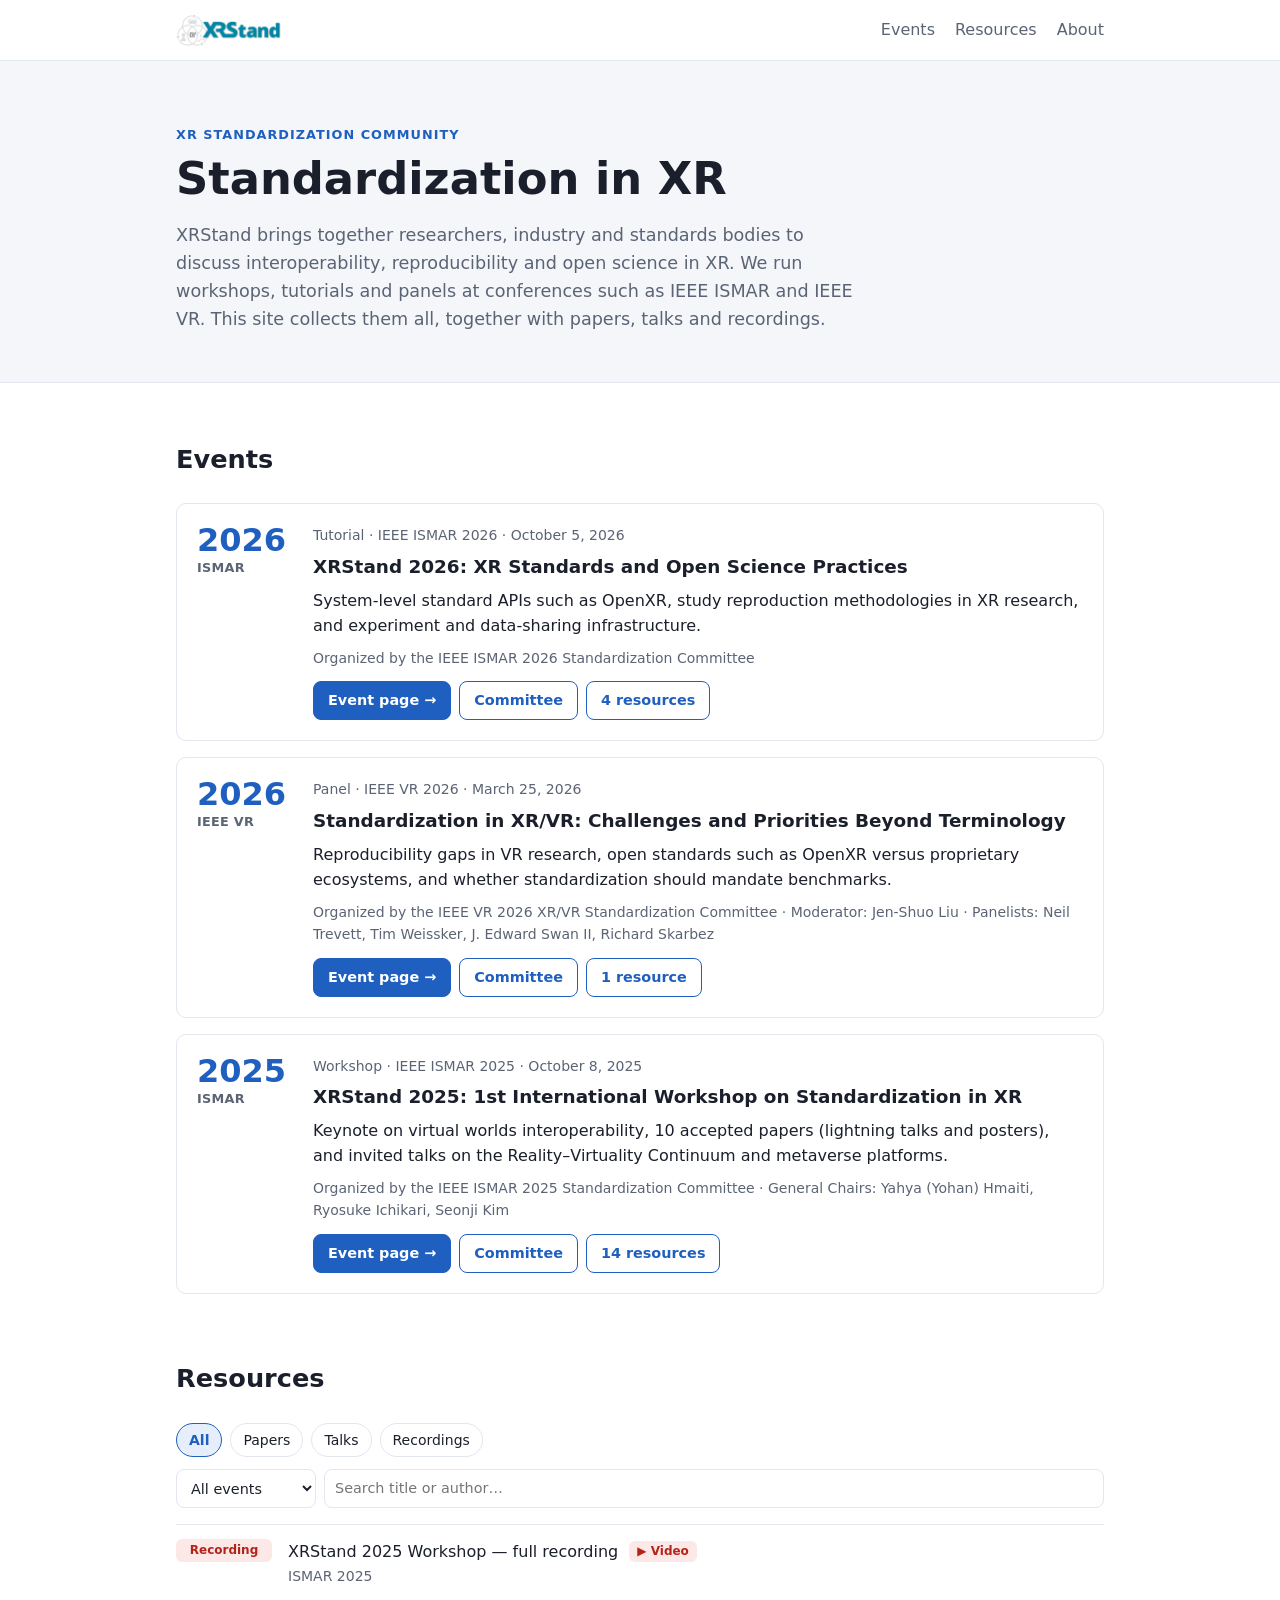
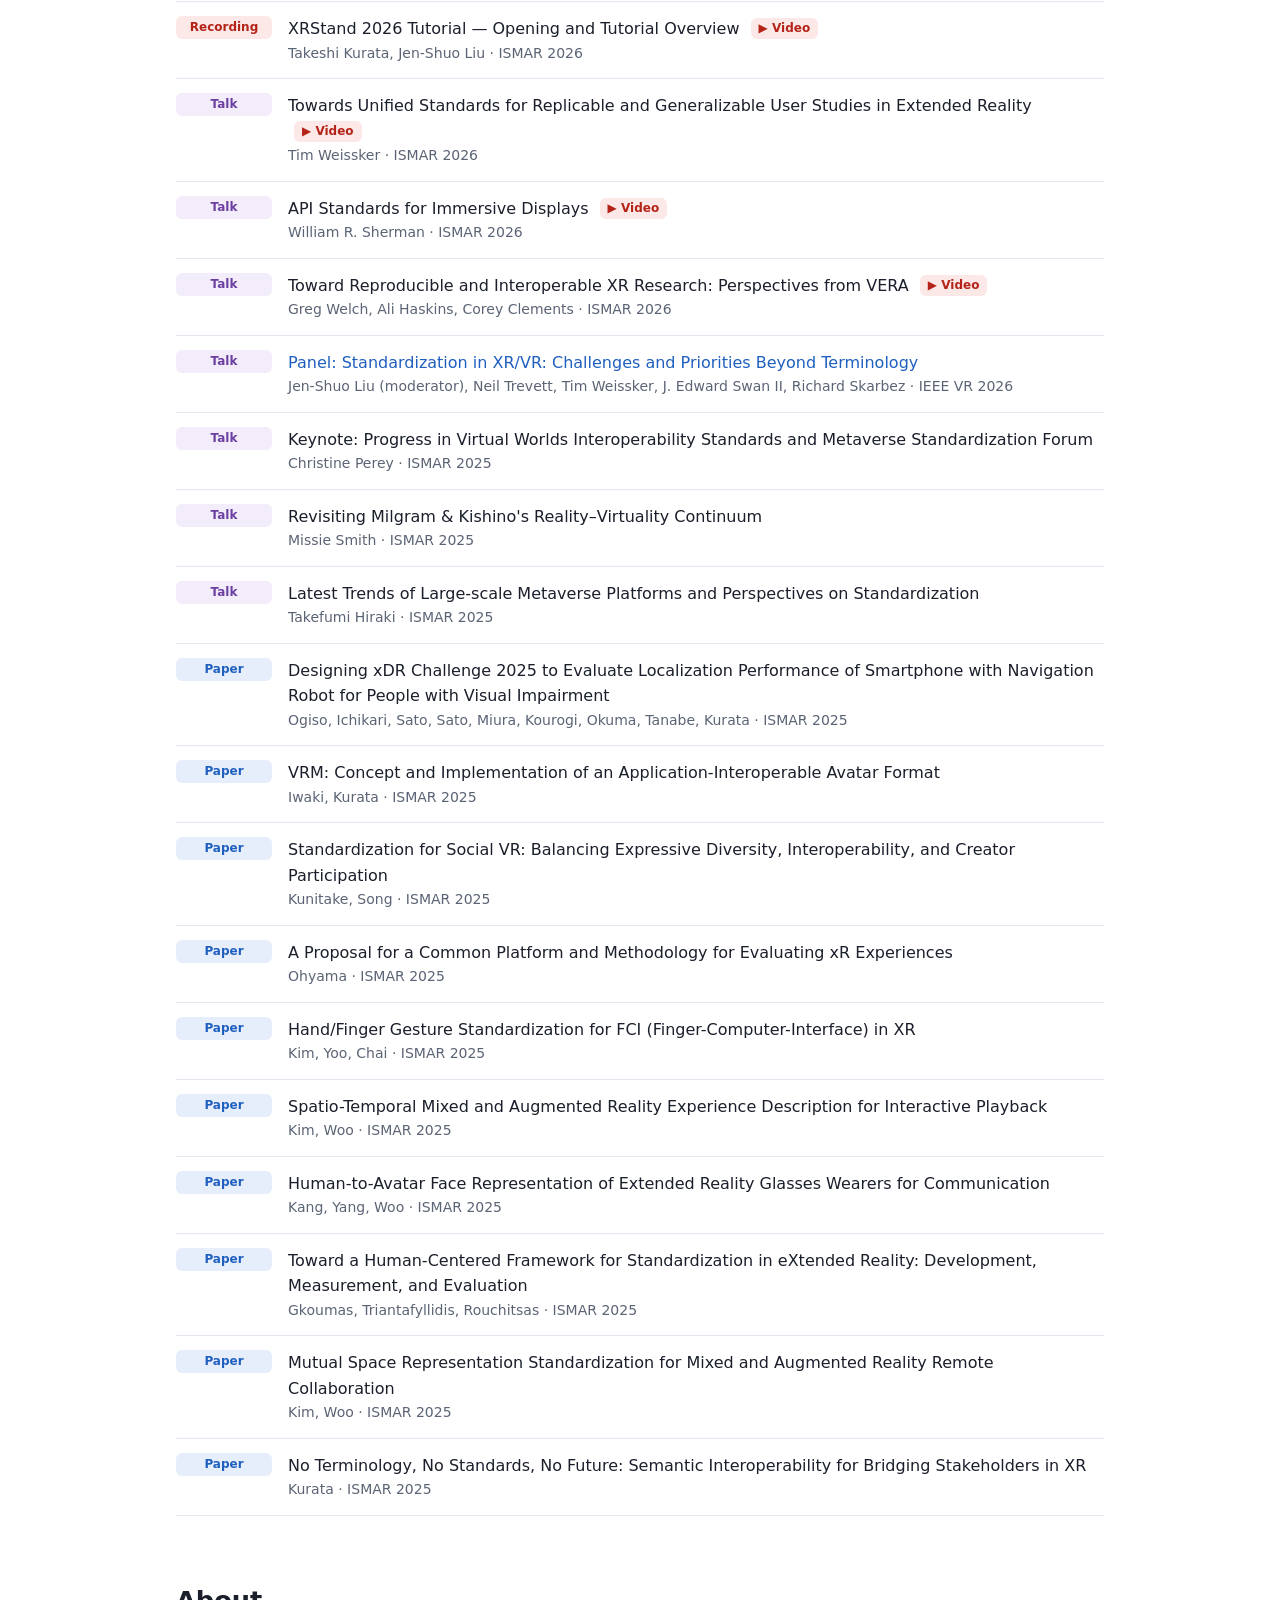
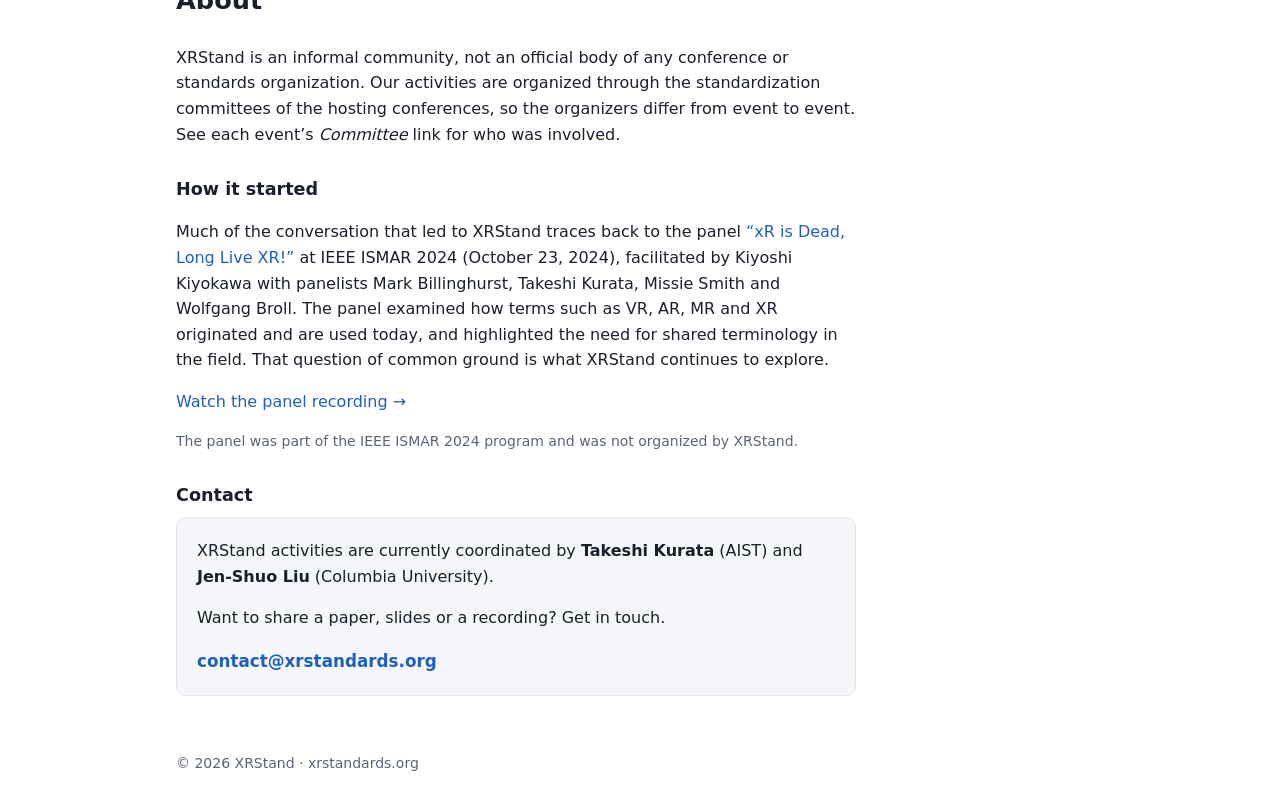
==== commit 61fd13f5: "Host event pages under /ismar2025/, /ieeevr2026/, /ismar2026/ Copied from the XRStand-Standardizatio" ====
--- a/index.html
+++ b/index.html
@@ -5,14 +5,14 @@
   <meta name="viewport" content="width=device-width, initial-scale=1">
   <title>XRStand — Standardization in XR</title>
   <meta name="description" content="XRStand: workshops, tutorials and panels on standardization in XR at IEEE ISMAR, IEEE VR and beyond, with papers, talks and recordings.">
-  <link rel="icon" href="https://xrstand-standardization-committee.github.io/ISMAR-26-Tutorial/images/xrstand-logo.png">
+  <link rel="icon" href="images/xrstand-logo.png">
   <link rel="stylesheet" href="style.css">
 </head>
 <body>
   <header class="site-header">
     <div class="wrap header-inner">
       <a class="brand" href="#top">
-        <img src="https://xrstand-standardization-committee.github.io/ISMAR-26-Tutorial/images/xrstand-logo.png" alt="XRStand" onerror="this.replaceWith('XRStand')">
+        <img src="images/xrstand-logo.png" alt="XRStand" onerror="this.replaceWith('XRStand')">
       </a>
       <nav>
         <a href="#events">Events</a>
--- a/style.css
+++ b/style.css
@@ -127,3 +127,6 @@
 .about h3 { font-size: 1.1rem; margin: 28px 0 8px; }
 .contact-card { border: 1px solid var(--line); border-radius: var(--radius); background: var(--bg-soft); padding: 4px 20px; max-width: 680px; }
 .contact-email { font-size: 1.05rem; font-weight: 600; }
+.watch { display: inline-block; margin-left: 6px; padding: 1px 8px; border-radius: 6px; font-size: .75rem; font-weight: 600; vertical-align: 2px; background: #fde8e8; color: #b42318; white-space: nowrap; }
+.watch:hover { text-decoration: none; filter: brightness(.97); }
+@media (prefers-color-scheme: dark) { .watch { background: #3a1d1d; color: #ff9b91; } }
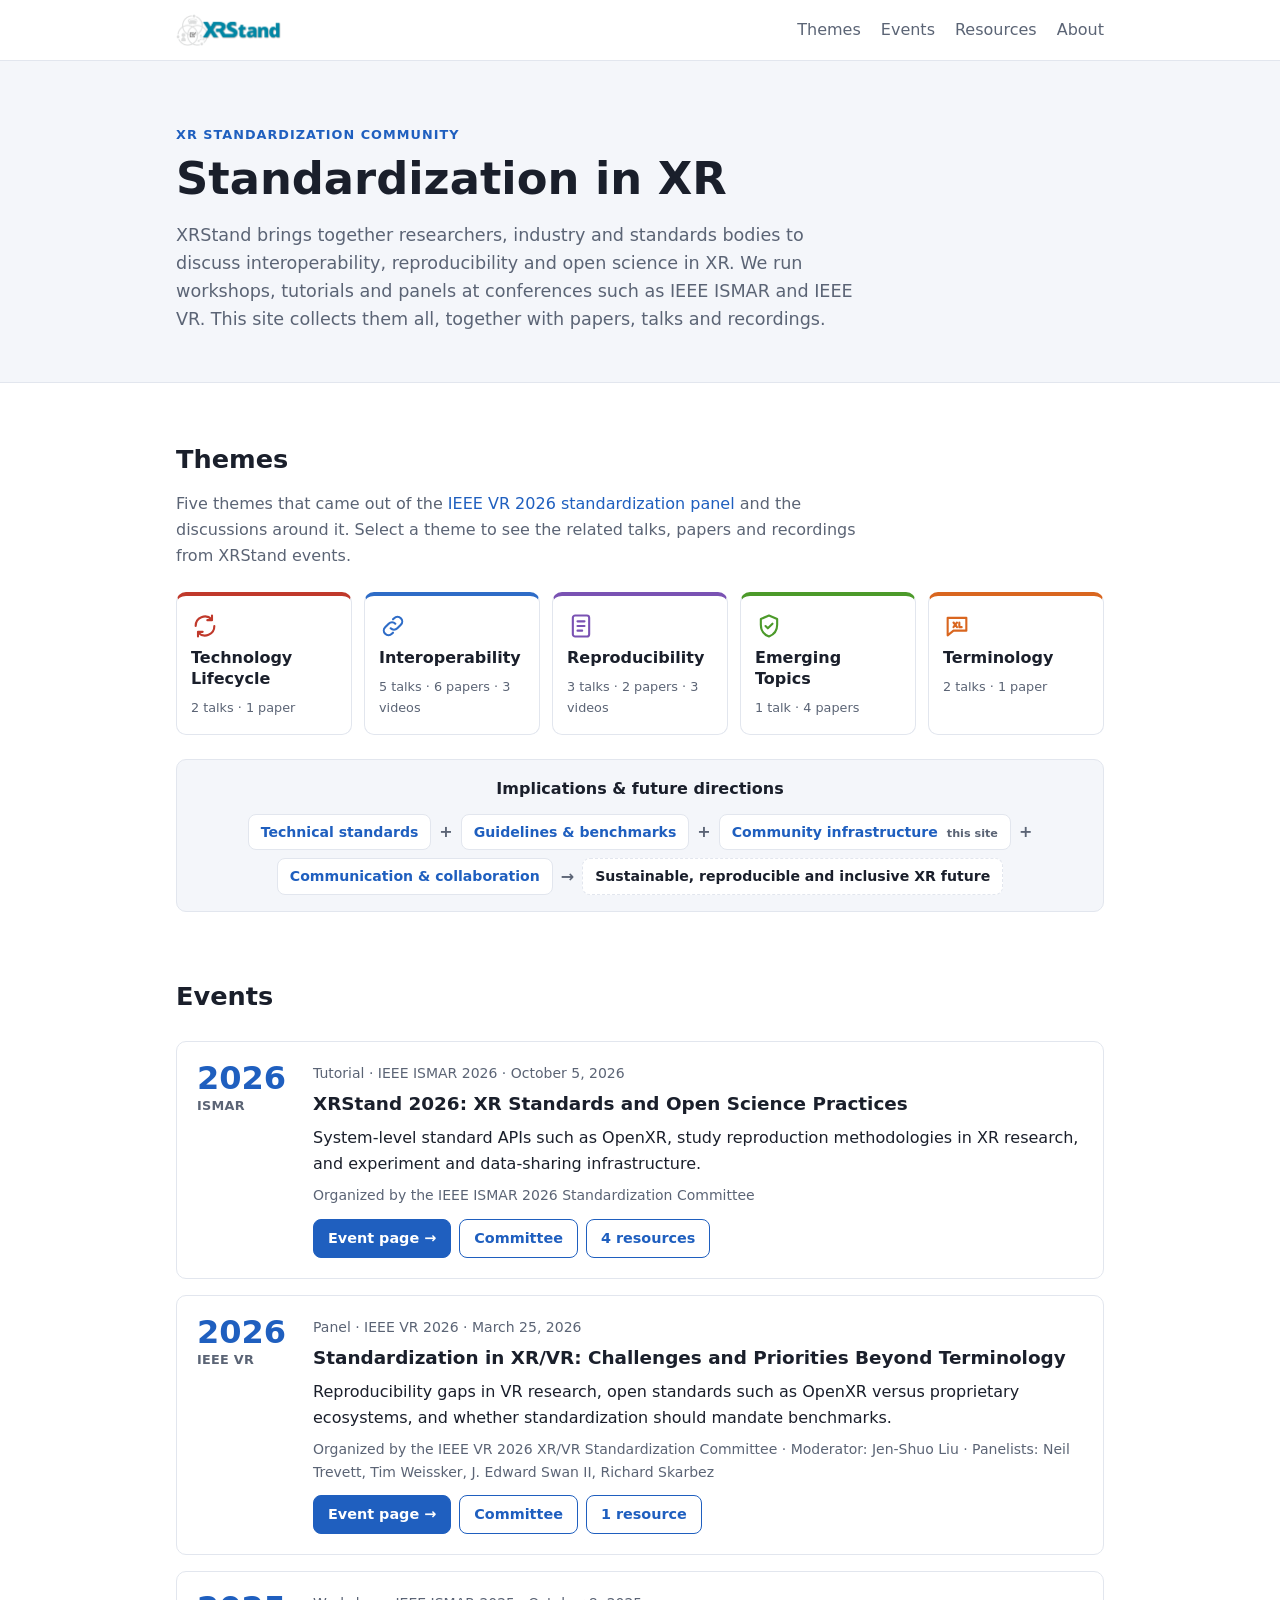
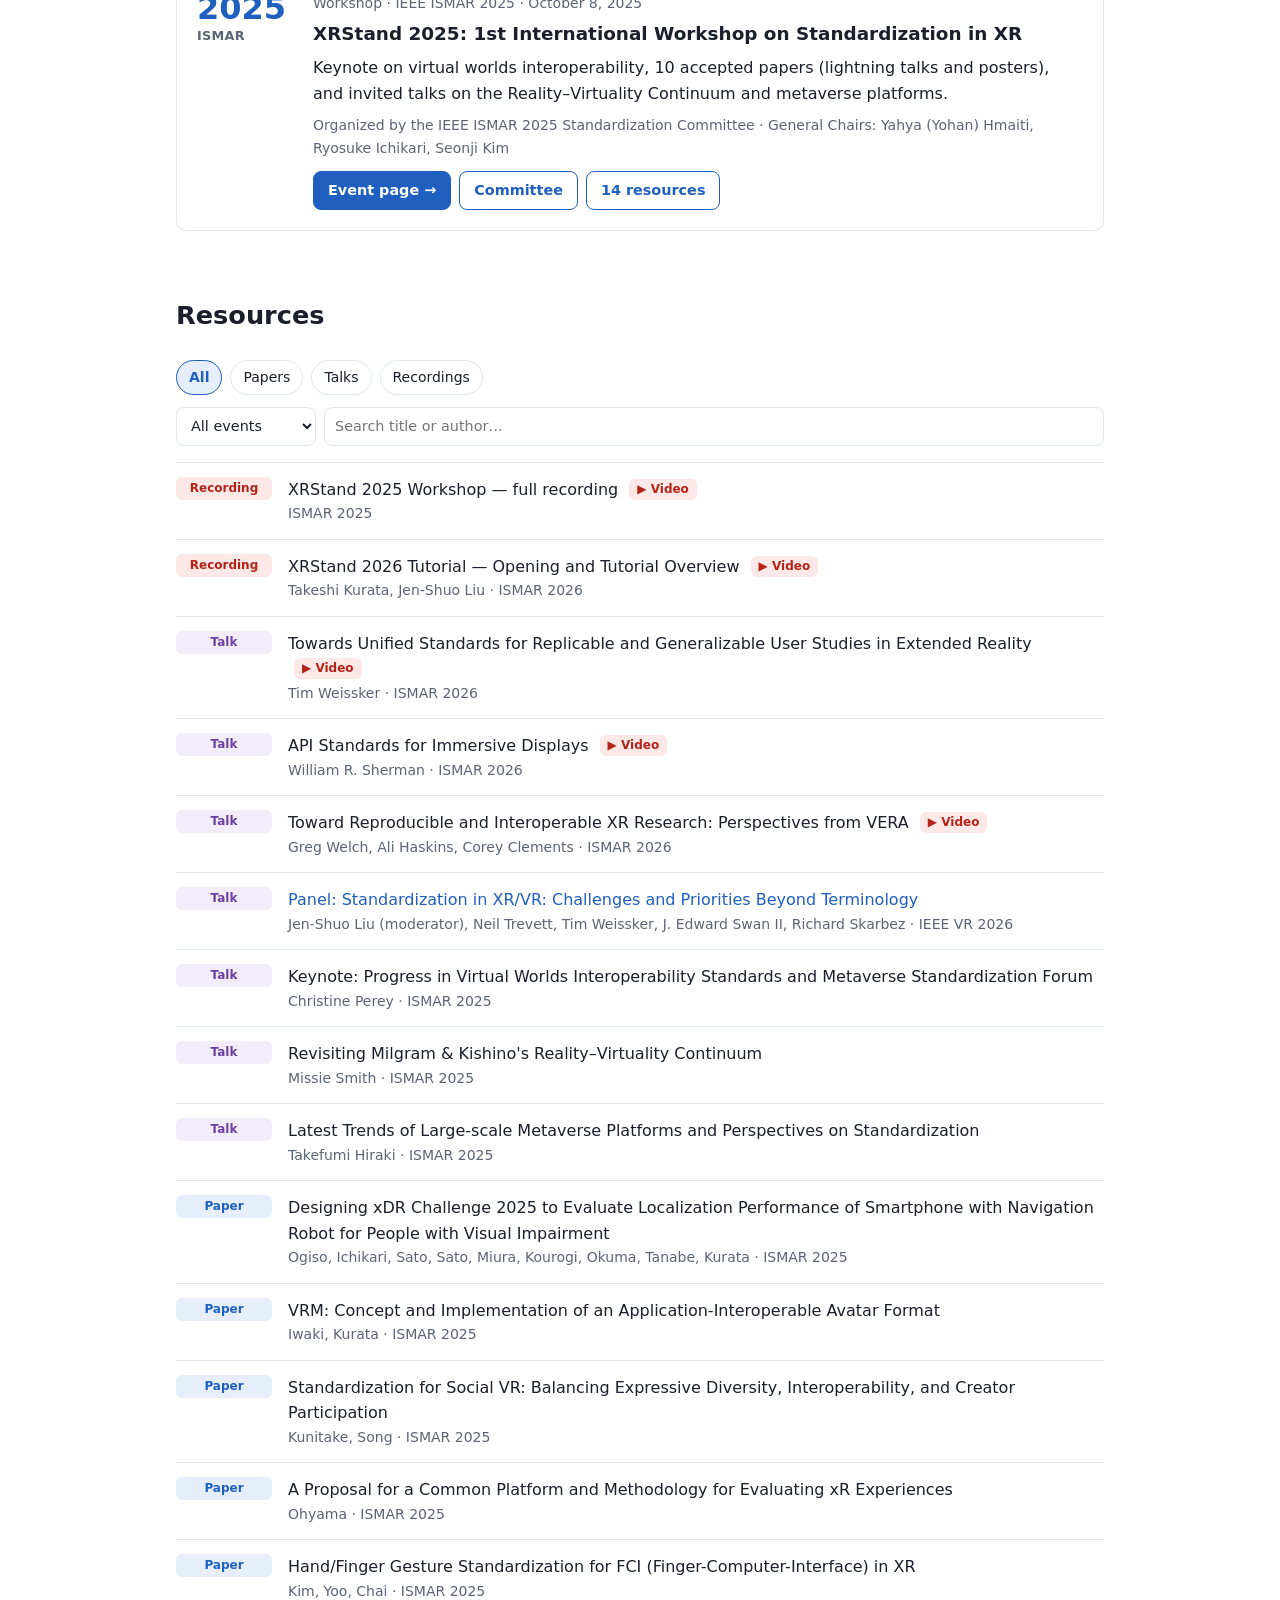
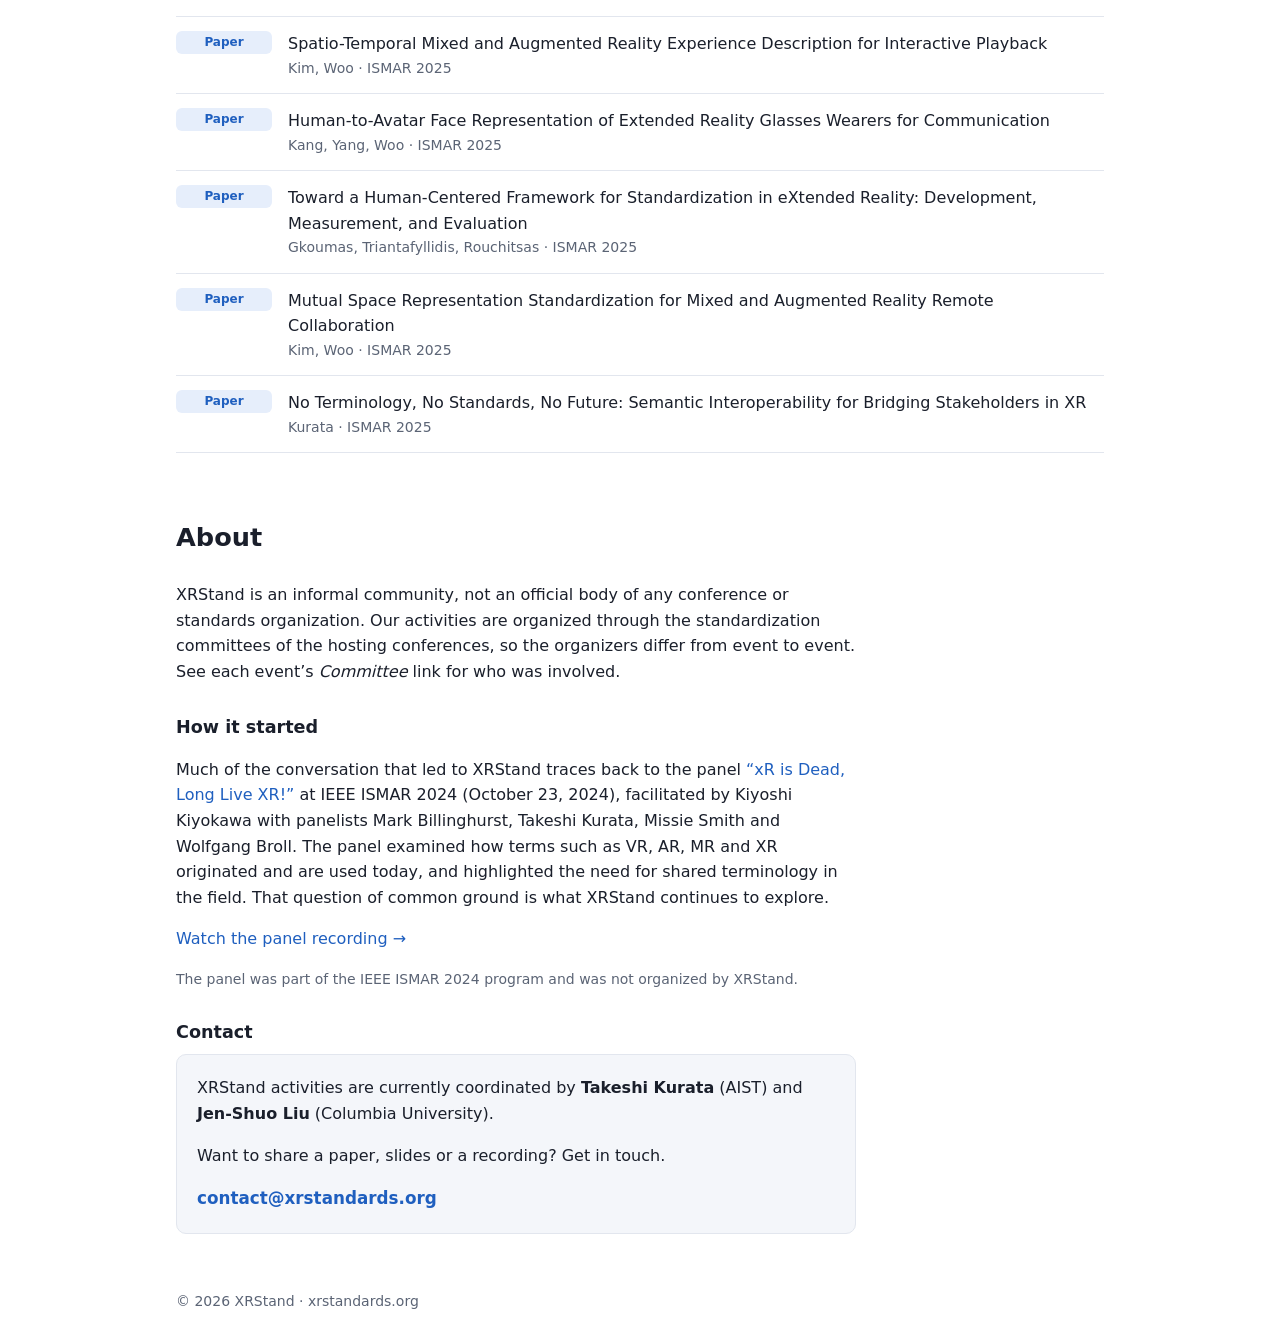
==== commit 47187c10: "Draft: interactive theme map from the IEEE VR 2026 panel summary Co-Authored-By: Claude Opus 5.5 <no" ====
--- a/index.html
+++ b/index.html
@@ -15,6 +15,7 @@
         <img src="images/xrstand-logo.png" alt="XRStand" onerror="this.replaceWith('XRStand')">
       </a>
       <nav>
+        <a href="#themes">Themes</a>
         <a href="#events">Events</a>
         <a href="#resources">Resources</a>
         <a href="#about">About</a>
@@ -29,6 +30,27 @@
         <h1>Standardization in XR</h1>
         <p class="lead">XRStand brings together researchers, industry and standards bodies to discuss interoperability, reproducibility and open science in XR. We run workshops, tutorials and panels at conferences such as IEEE ISMAR and IEEE VR. This site collects them all, together with papers, talks and recordings.</p>
         <div id="next-event" class="next-event"></div>
+      </div>
+    </section>
+
+    <section id="themes" class="wrap section">
+      <h2>Themes</h2>
+      <p class="section-lead">Five themes that came out of the <a href="ieeevr2026/">IEEE VR 2026 standardization panel</a> and the discussions around it. Select a theme to see the related talks, papers and recordings from XRStand events.</p>
+      <div id="theme-grid" class="theme-grid" role="tablist" aria-label="Themes"></div>
+      <div id="theme-panel" class="theme-panel" role="tabpanel" hidden></div>
+      <div class="implications">
+        <p class="implications-title">Implications &amp; future directions</p>
+        <div class="implications-row">
+          <button class="impl" data-theme="interoperability">Technical standards</button>
+          <span class="impl-plus" aria-hidden="true">+</span>
+          <button class="impl" data-theme="reproducibility">Guidelines &amp; benchmarks</button>
+          <span class="impl-plus" aria-hidden="true">+</span>
+          <a class="impl" href="#events">Community infrastructure <span class="impl-note">this site</span></a>
+          <span class="impl-plus" aria-hidden="true">+</span>
+          <a class="impl" href="#contact">Communication &amp; collaboration</a>
+          <span class="impl-arrow" aria-hidden="true">→</span>
+          <span class="impl goal">Sustainable, reproducible and inclusive XR future</span>
+        </div>
       </div>
     </section>
 
--- a/style.css
+++ b/style.css
@@ -123,10 +123,81 @@
   .resource { grid-template-columns: 1fr; gap: 6px; }
   .tag { justify-self: start; }
 }
-.event-year span { display: block; margin-top: 6px; font-size: .8rem; font-weight: 600; color: var(--muted); letter-spacing: .02em; }
+.event-year span { display: block; margin-top: 6px; font-size: .8rem; font-weight: 600; color: var(--muted); letter-spacing: .02em; }
 .about h3 { font-size: 1.1rem; margin: 28px 0 8px; }
 .contact-card { border: 1px solid var(--line); border-radius: var(--radius); background: var(--bg-soft); padding: 4px 20px; max-width: 680px; }
 .contact-email { font-size: 1.05rem; font-weight: 600; }
 .watch { display: inline-block; margin-left: 6px; padding: 1px 8px; border-radius: 6px; font-size: .75rem; font-weight: 600; vertical-align: 2px; background: #fde8e8; color: #b42318; white-space: nowrap; }
 .watch:hover { text-decoration: none; filter: brightness(.97); }
 @media (prefers-color-scheme: dark) { .watch { background: #3a1d1d; color: #ff9b91; } }
+
+/* Theme map */
+:root {
+  --th-lifecycle: #c0392b; --th-interoperability: #2e6cc7; --th-reproducibility: #7a52b3;
+  --th-emerging: #4c9a2a; --th-terminology: #d9661f;
+}
+@media (prefers-color-scheme: dark) {
+  :root {
+    --th-lifecycle: #ff8a7a; --th-interoperability: #82b1ff; --th-reproducibility: #c3a6f0;
+    --th-emerging: #8fd16a; --th-terminology: #ffae73;
+  }
+}
+.theme-lifecycle { --th: var(--th-lifecycle); }
+.theme-interoperability { --th: var(--th-interoperability); }
+.theme-reproducibility { --th: var(--th-reproducibility); }
+.theme-emerging { --th: var(--th-emerging); }
+.theme-terminology { --th: var(--th-terminology); }
+
+.section-lead { color: var(--muted); max-width: 680px; margin: -12px 0 24px; }
+.theme-grid { display: grid; grid-template-columns: repeat(5, 1fr); gap: 12px; }
+.theme-card {
+  display: flex; flex-direction: column; align-items: flex-start; gap: 8px; text-align: left;
+  font: inherit; color: var(--fg); background: var(--bg); cursor: pointer;
+  border: 1px solid var(--line); border-top: 4px solid var(--th); border-radius: var(--radius); padding: 16px 14px;
+  transition: transform .15s, box-shadow .15s, background .15s;
+}
+.theme-card:hover { transform: translateY(-2px); box-shadow: 0 4px 14px rgba(0, 0, 0, .08); }
+.theme-card[aria-selected="true"] { background: color-mix(in srgb, var(--th) 10%, var(--bg)); border-color: var(--th); }
+.theme-icon { width: 28px; height: 28px; fill: none; stroke: var(--th); stroke-width: 1.8; stroke-linecap: round; stroke-linejoin: round; }
+.theme-title { font-weight: 700; line-height: 1.3; }
+.theme-count { font-size: .8rem; color: var(--muted); }
+
+.theme-panel {
+  margin-top: 16px; padding: 4px 24px 12px; border: 1px solid var(--th); border-left-width: 4px;
+  border-radius: var(--radius); scroll-margin-top: 80px;
+}
+.theme-panel h3 { color: var(--th); margin: 18px 0 4px; font-size: 1.2rem; }
+.theme-voices { display: grid; grid-template-columns: 1fr 1fr; gap: 0 32px; }
+.theme-voices ul { margin: 0 0 8px; padding-left: 18px; font-size: .92rem; }
+.voice-label { font-size: .75rem; font-weight: 700; text-transform: uppercase; letter-spacing: .06em; color: var(--muted); margin: 16px 0 6px; }
+.voice-label a { text-transform: none; letter-spacing: 0; font-weight: 600; }
+.theme-events { display: flex; flex-wrap: wrap; gap: 8px; margin: 0; }
+.theme-events a { padding: 3px 10px; border: 1px solid var(--line); border-radius: 999px; font-size: .85rem; }
+
+.implications { margin-top: 24px; padding: 16px; border: 1px solid var(--line); border-radius: var(--radius); background: var(--bg-soft); }
+.implications-title { margin: 0 0 12px; font-weight: 700; text-align: center; }
+.implications-row { display: flex; flex-wrap: wrap; align-items: center; justify-content: center; gap: 8px; }
+.impl {
+  font: inherit; font-size: .88rem; font-weight: 600; color: var(--accent); background: var(--bg);
+  border: 1px solid var(--line); border-radius: 8px; padding: 6px 12px; cursor: pointer;
+}
+.impl:hover { border-color: var(--accent); text-decoration: none; }
+.impl.goal { color: var(--fg); cursor: default; border-style: dashed; }
+.impl-note { margin-left: 4px; font-size: .7rem; color: var(--muted); }
+.impl-plus, .impl-arrow { color: var(--muted); font-weight: 700; }
+
+@media (max-width: 860px) {
+  .theme-grid { grid-template-columns: repeat(2, 1fr); }
+  .theme-voices { grid-template-columns: 1fr; }
+}
+@media (max-width: 480px) {
+  .theme-grid { grid-template-columns: 1fr; }
+  .theme-card { flex-direction: row; align-items: center; }
+  .theme-count { margin-left: auto; }
+  .theme-panel { padding: 4px 16px 12px; }
+  .impl-plus, .impl-arrow { display: none; }
+}
+@media (max-width: 480px) {
+  .brand img { height: 26px; }
+  nav { gap: 10px; font-size: .82rem; }
+}
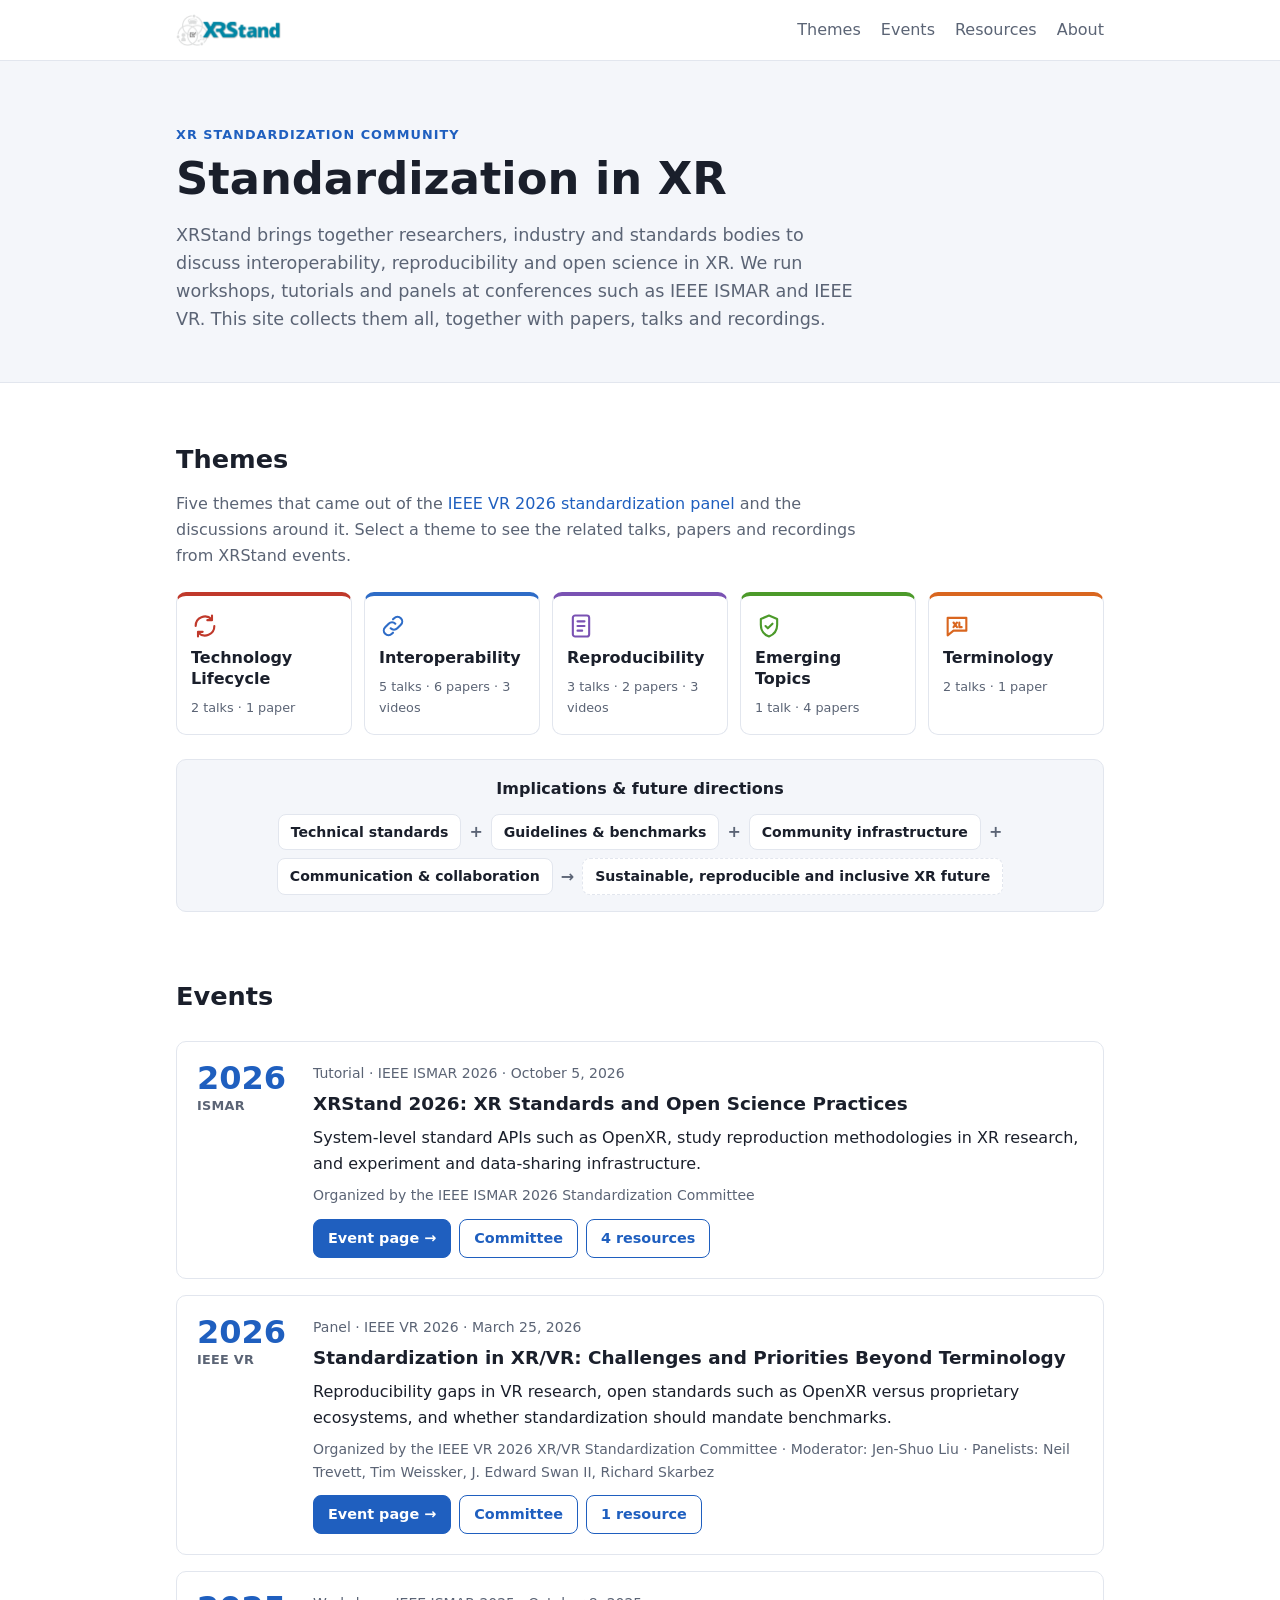
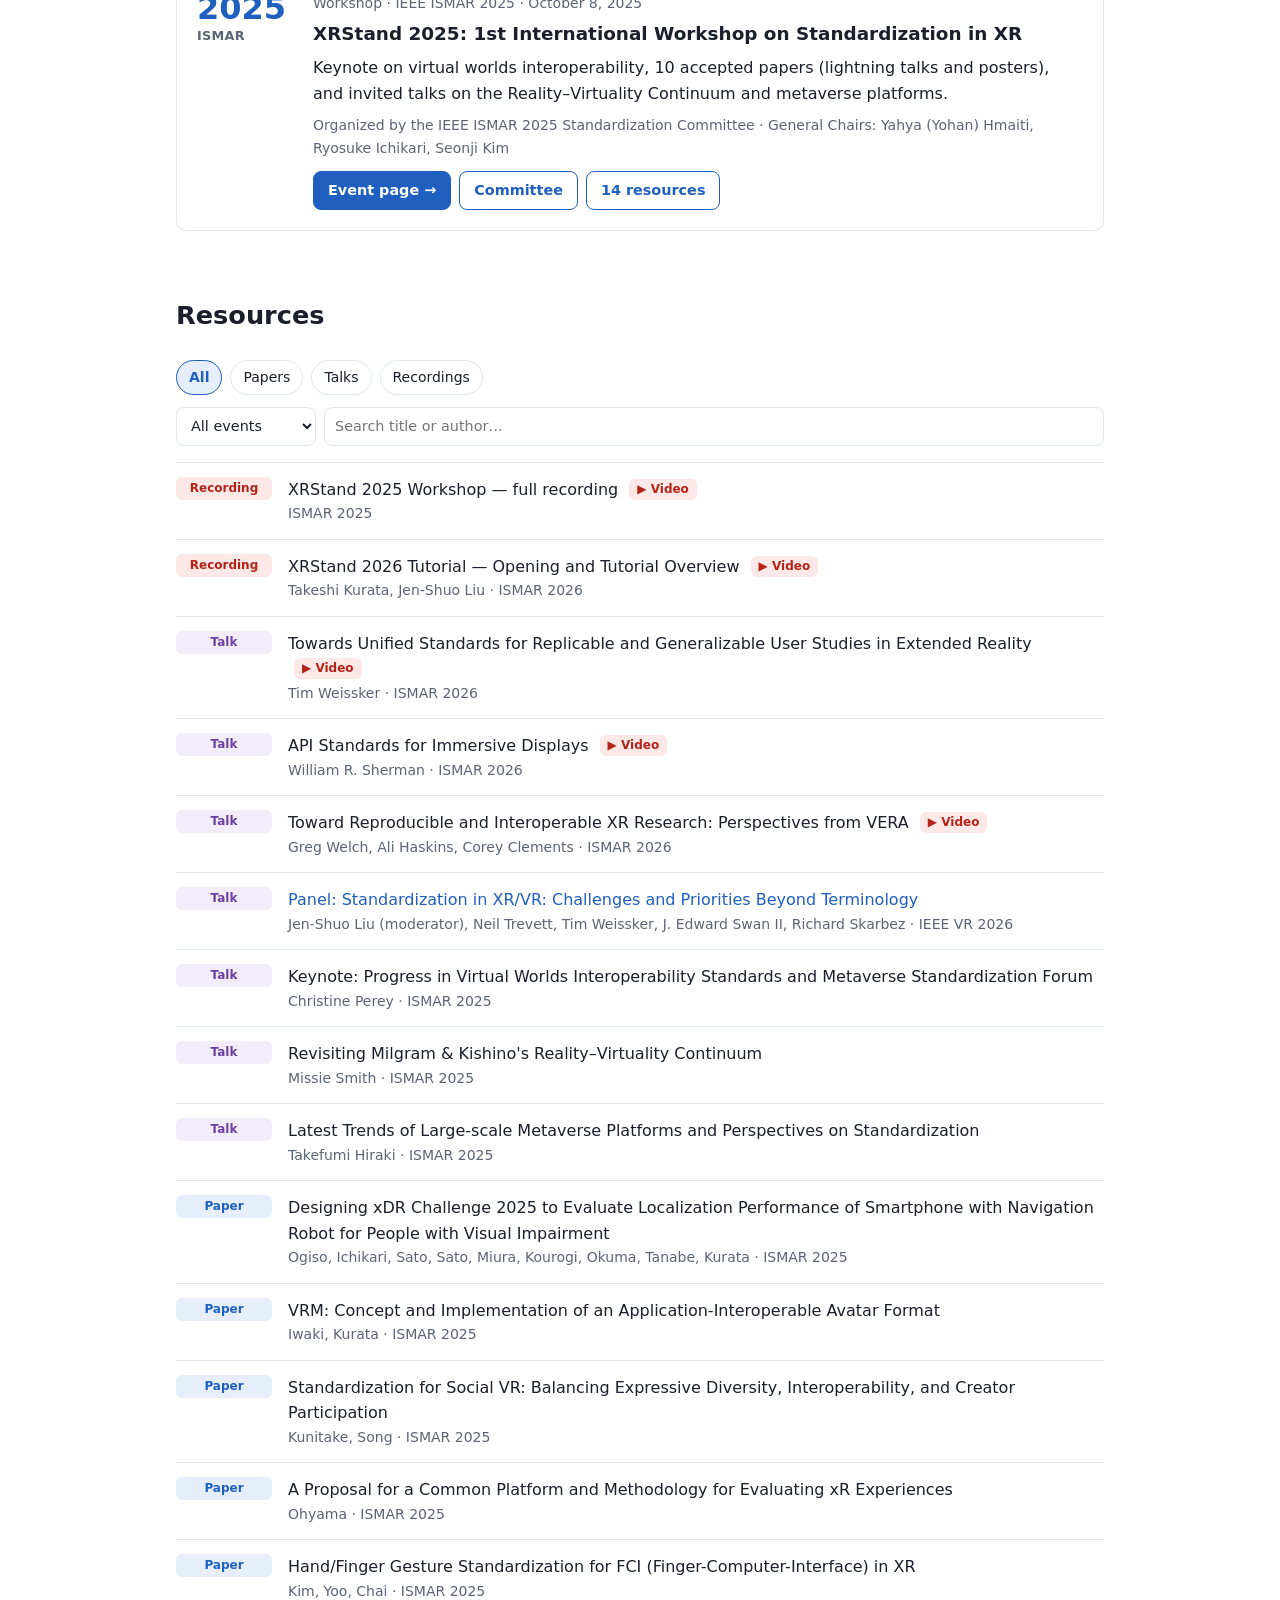
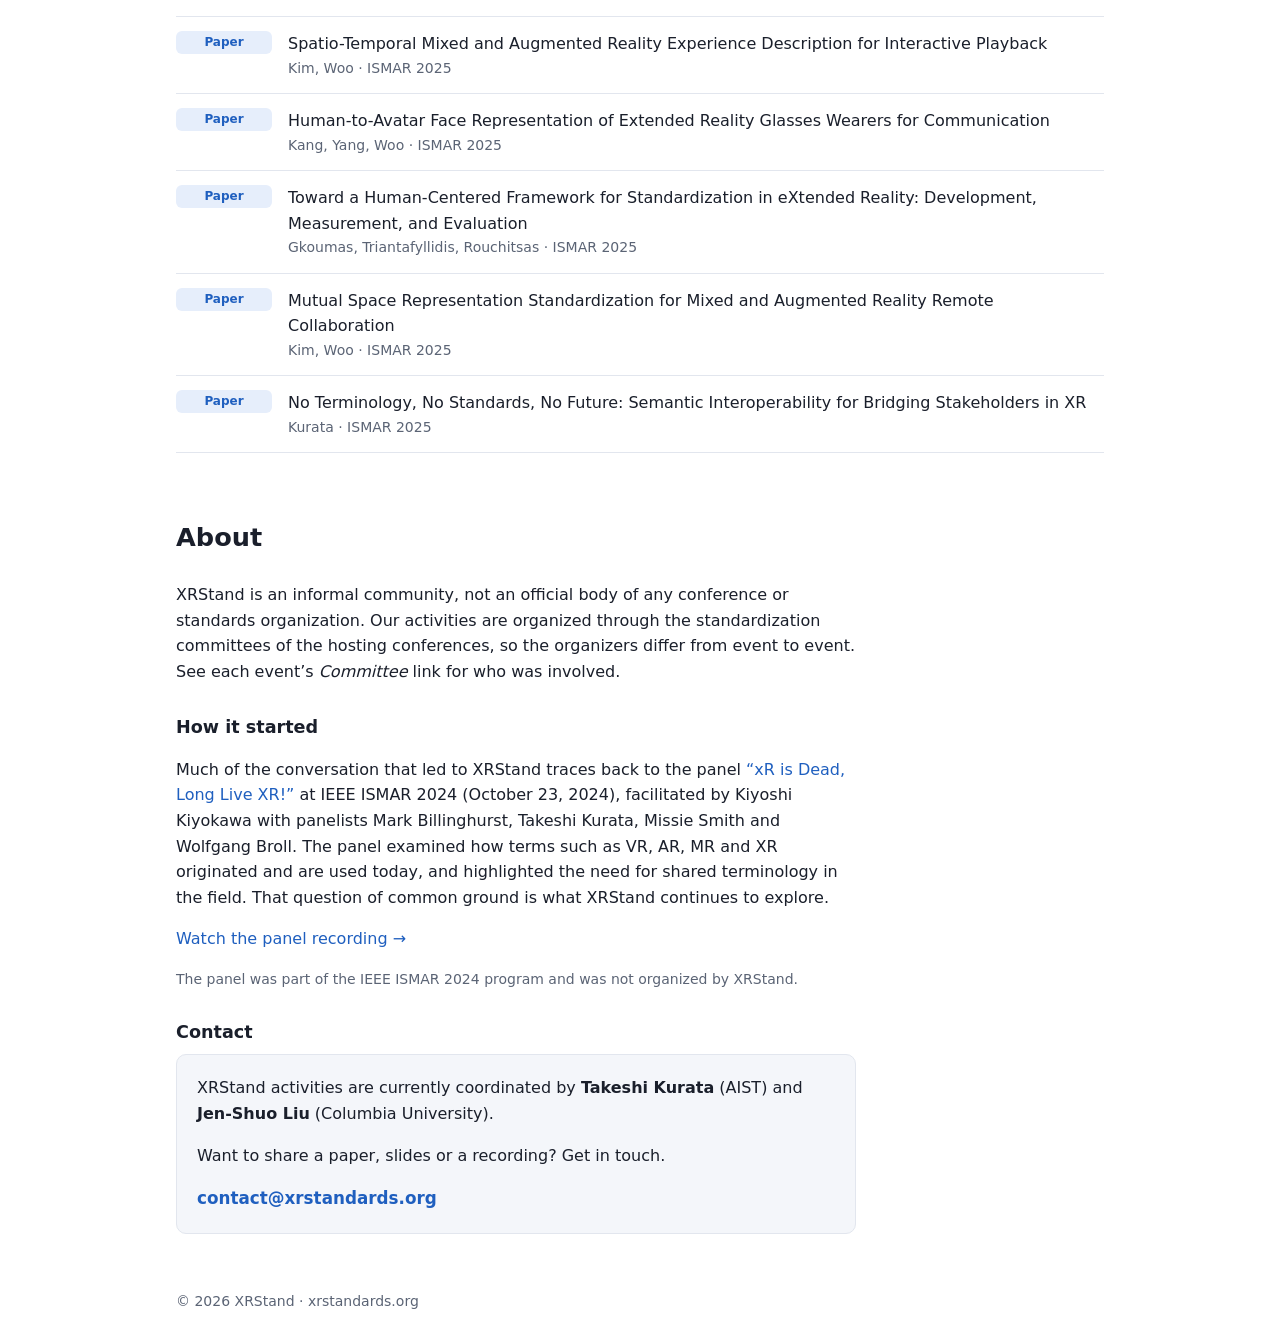
==== commit 59a3ef62: "Make implications row static (no links) Co-Authored-By: Claude Opus 5.5 <noreply@anthropic.com>" ====
--- a/index.html
+++ b/index.html
@@ -41,13 +41,13 @@
       <div class="implications">
         <p class="implications-title">Implications &amp; future directions</p>
         <div class="implications-row">
-          <button class="impl" data-theme="interoperability">Technical standards</button>
+          <span class="impl">Technical standards</span>
           <span class="impl-plus" aria-hidden="true">+</span>
-          <button class="impl" data-theme="reproducibility">Guidelines &amp; benchmarks</button>
+          <span class="impl">Guidelines &amp; benchmarks</span>
           <span class="impl-plus" aria-hidden="true">+</span>
-          <a class="impl" href="#events">Community infrastructure <span class="impl-note">this site</span></a>
+          <span class="impl">Community infrastructure</span>
           <span class="impl-plus" aria-hidden="true">+</span>
-          <a class="impl" href="#contact">Communication &amp; collaboration</a>
+          <span class="impl">Communication &amp; collaboration</span>
           <span class="impl-arrow" aria-hidden="true">→</span>
           <span class="impl goal">Sustainable, reproducible and inclusive XR future</span>
         </div>
--- a/style.css
+++ b/style.css
@@ -177,13 +177,8 @@
 .implications { margin-top: 24px; padding: 16px; border: 1px solid var(--line); border-radius: var(--radius); background: var(--bg-soft); }
 .implications-title { margin: 0 0 12px; font-weight: 700; text-align: center; }
 .implications-row { display: flex; flex-wrap: wrap; align-items: center; justify-content: center; gap: 8px; }
-.impl {
-  font: inherit; font-size: .88rem; font-weight: 600; color: var(--accent); background: var(--bg);
-  border: 1px solid var(--line); border-radius: 8px; padding: 6px 12px; cursor: pointer;
-}
-.impl:hover { border-color: var(--accent); text-decoration: none; }
-.impl.goal { color: var(--fg); cursor: default; border-style: dashed; }
-.impl-note { margin-left: 4px; font-size: .7rem; color: var(--muted); }
+.impl { font-size: .88rem; font-weight: 600; color: var(--fg); background: var(--bg); border: 1px solid var(--line); border-radius: 8px; padding: 6px 12px; }
+.impl.goal { border-style: dashed; }
 .impl-plus, .impl-arrow { color: var(--muted); font-weight: 700; }
 
 @media (max-width: 860px) {
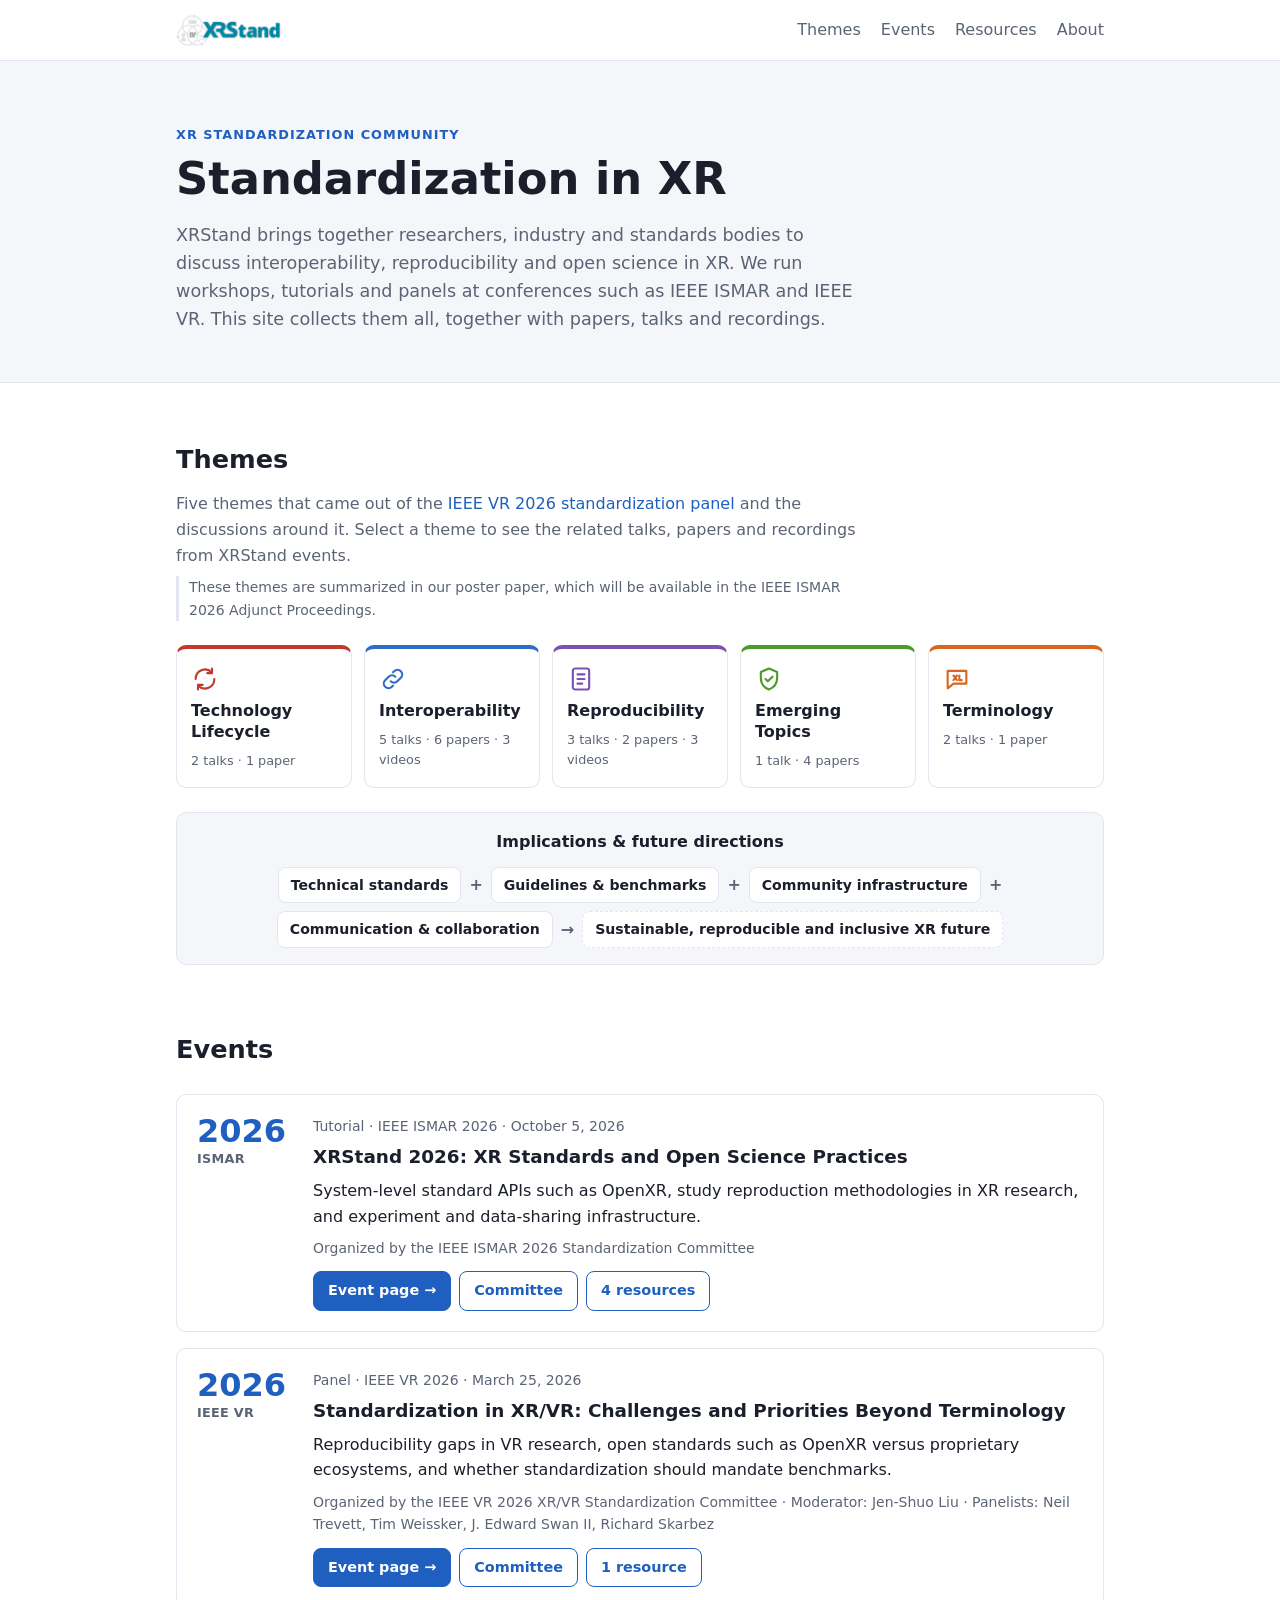
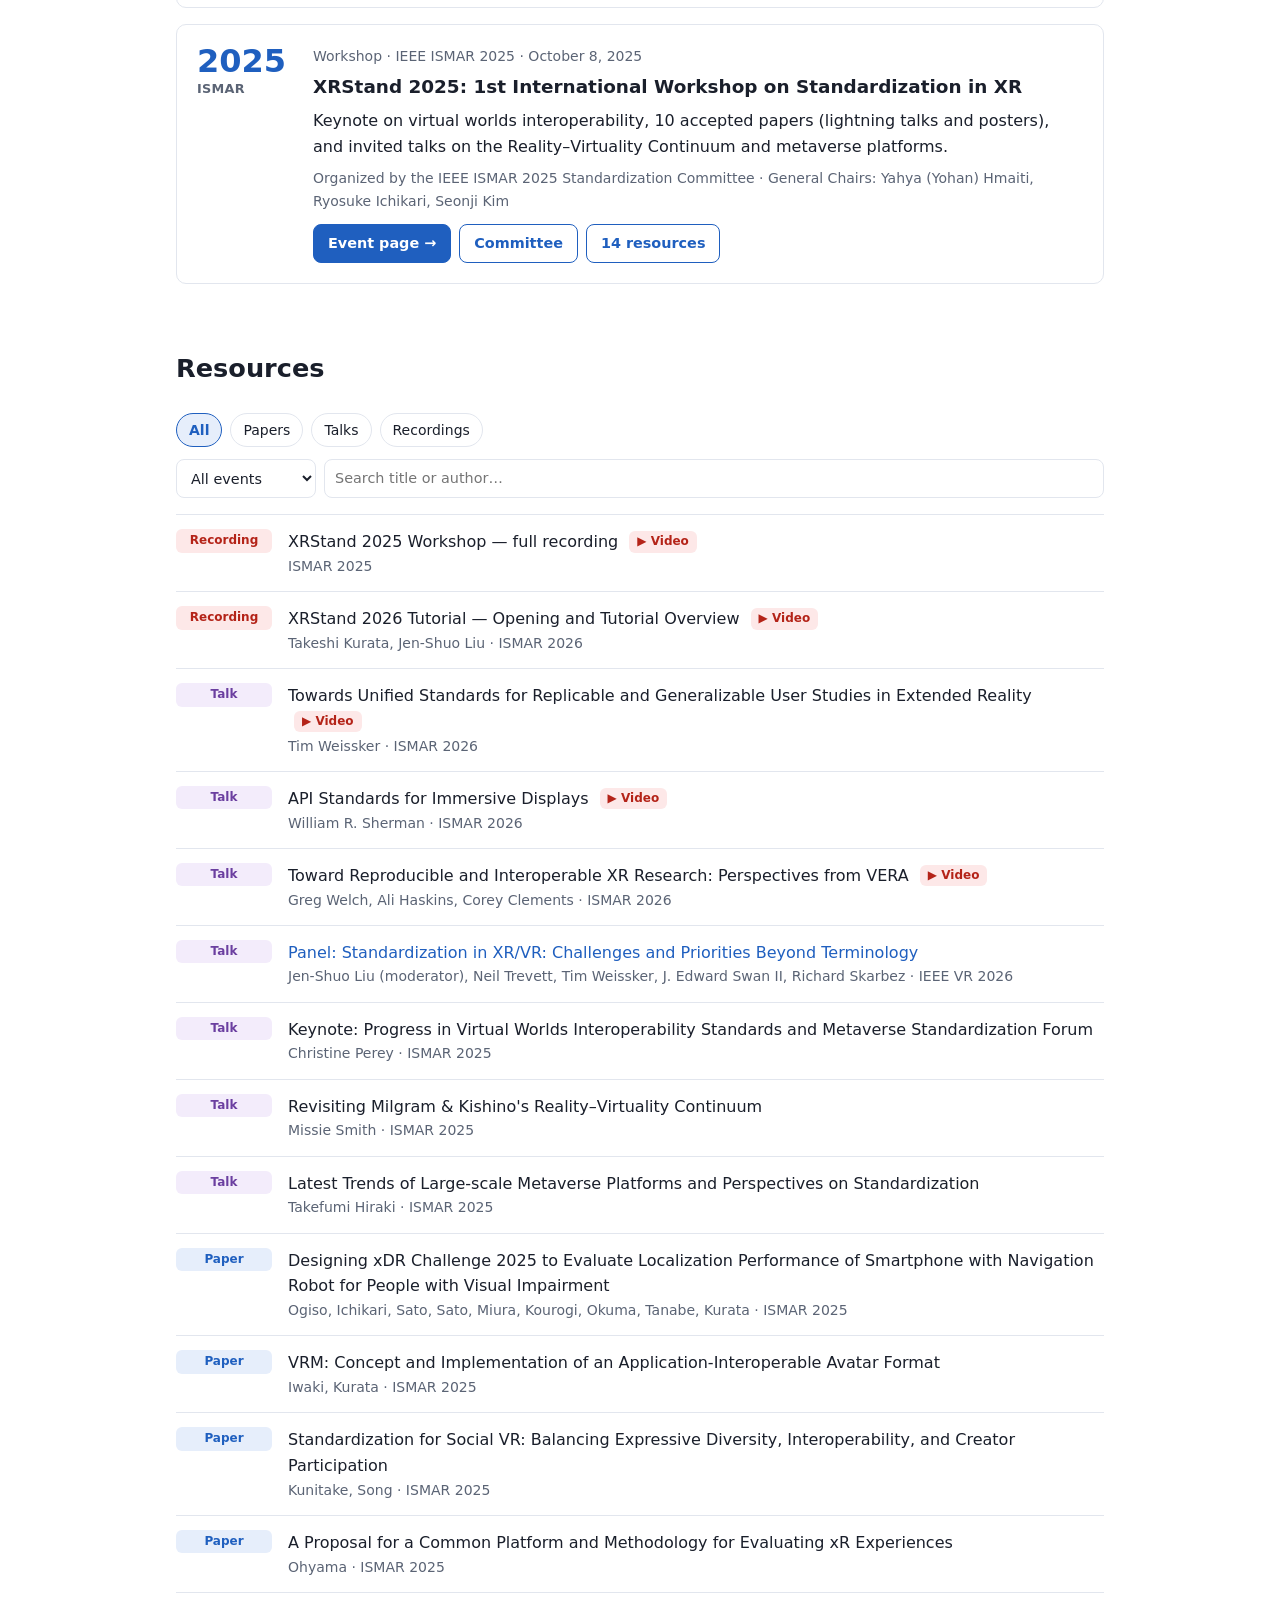
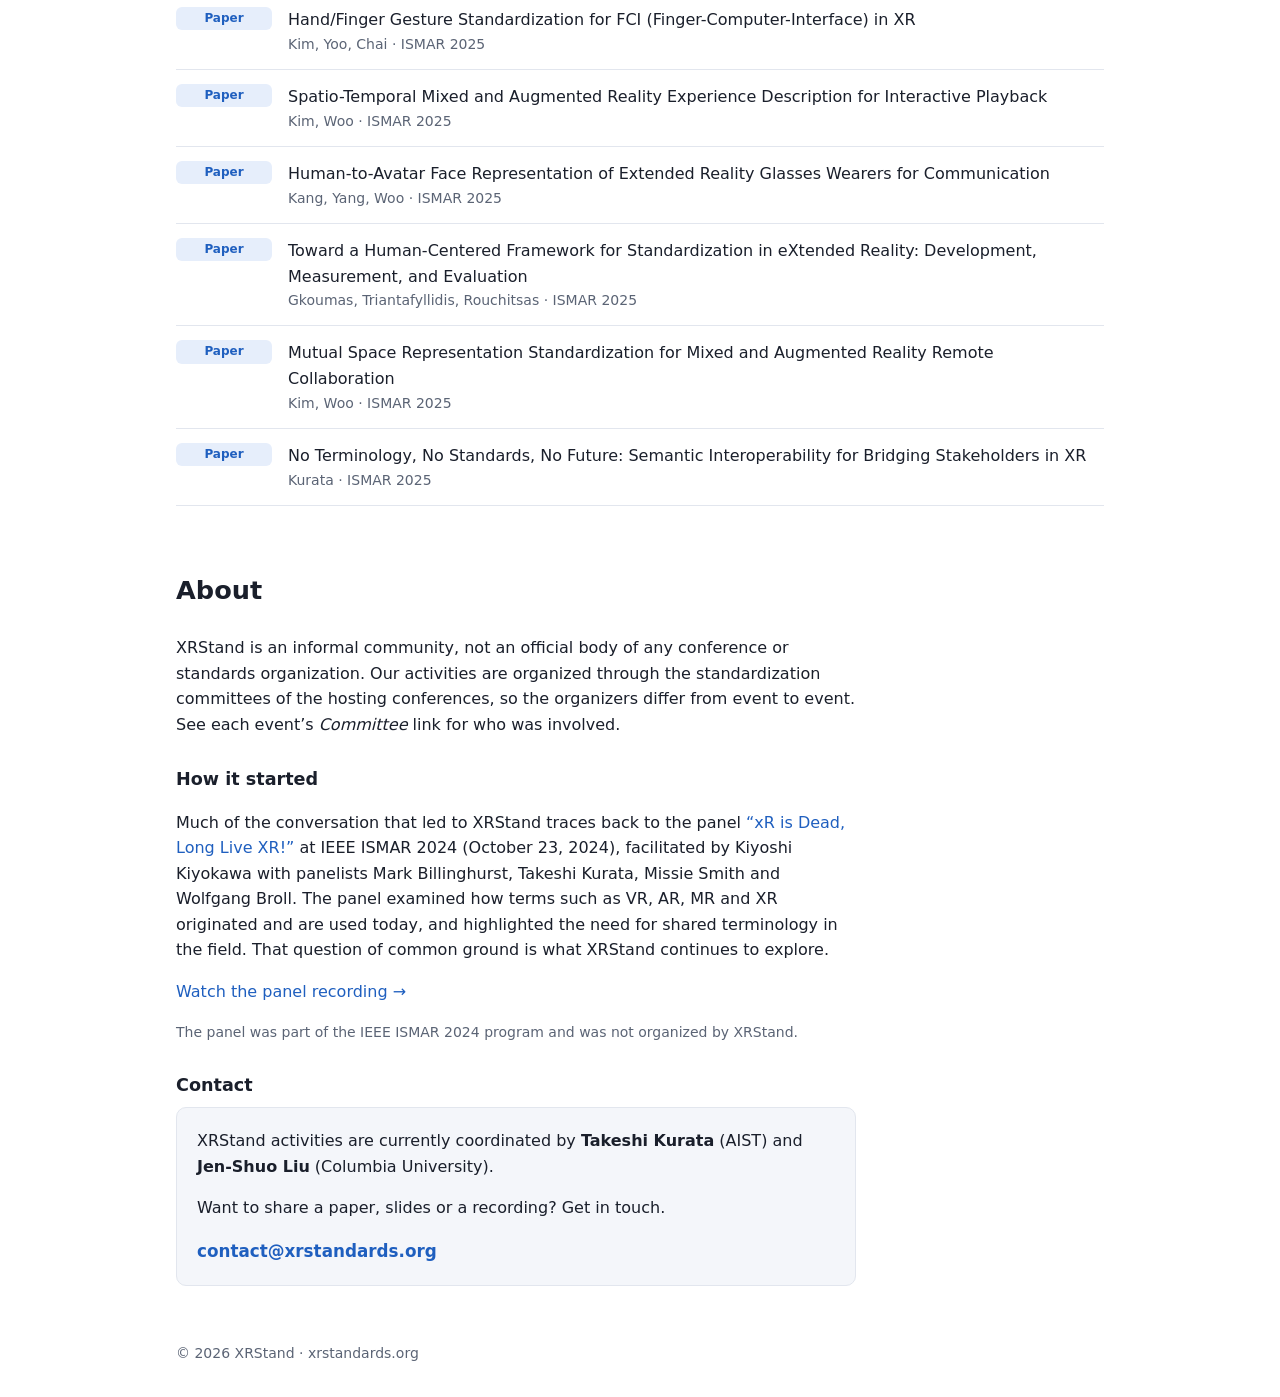
==== commit 957da20e: "Themes: note poster paper in ISMAR 2026 Adjunct Proceedings Co-Authored-By: Claude Opus 5.5 <noreply" ====
--- a/index.html
+++ b/index.html
@@ -36,6 +36,7 @@
     <section id="themes" class="wrap section">
       <h2>Themes</h2>
       <p class="section-lead">Five themes that came out of the <a href="ieeevr2026/">IEEE VR 2026 standardization panel</a> and the discussions around it. Select a theme to see the related talks, papers and recordings from XRStand events.</p>
+      <p class="section-note">These themes are summarized in our poster paper, which will be available in the IEEE ISMAR 2026 Adjunct Proceedings.</p>
       <div id="theme-grid" class="theme-grid" role="tablist" aria-label="Themes"></div>
       <div id="theme-panel" class="theme-panel" role="tabpanel" hidden></div>
       <div class="implications">
--- a/style.css
+++ b/style.css
@@ -148,7 +148,8 @@
 .theme-emerging { --th: var(--th-emerging); }
 .theme-terminology { --th: var(--th-terminology); }
 
-.section-lead { color: var(--muted); max-width: 680px; margin: -12px 0 24px; }
+.section-lead { color: var(--muted); max-width: 680px; margin: -12px 0 8px; }
+.section-note { font-size: .875rem; color: var(--muted); max-width: 680px; margin: 0 0 24px; padding-left: 10px; border-left: 3px solid var(--line); }
 .theme-grid { display: grid; grid-template-columns: repeat(5, 1fr); gap: 12px; }
 .theme-card {
   display: flex; flex-direction: column; align-items: flex-start; gap: 8px; text-align: left;
